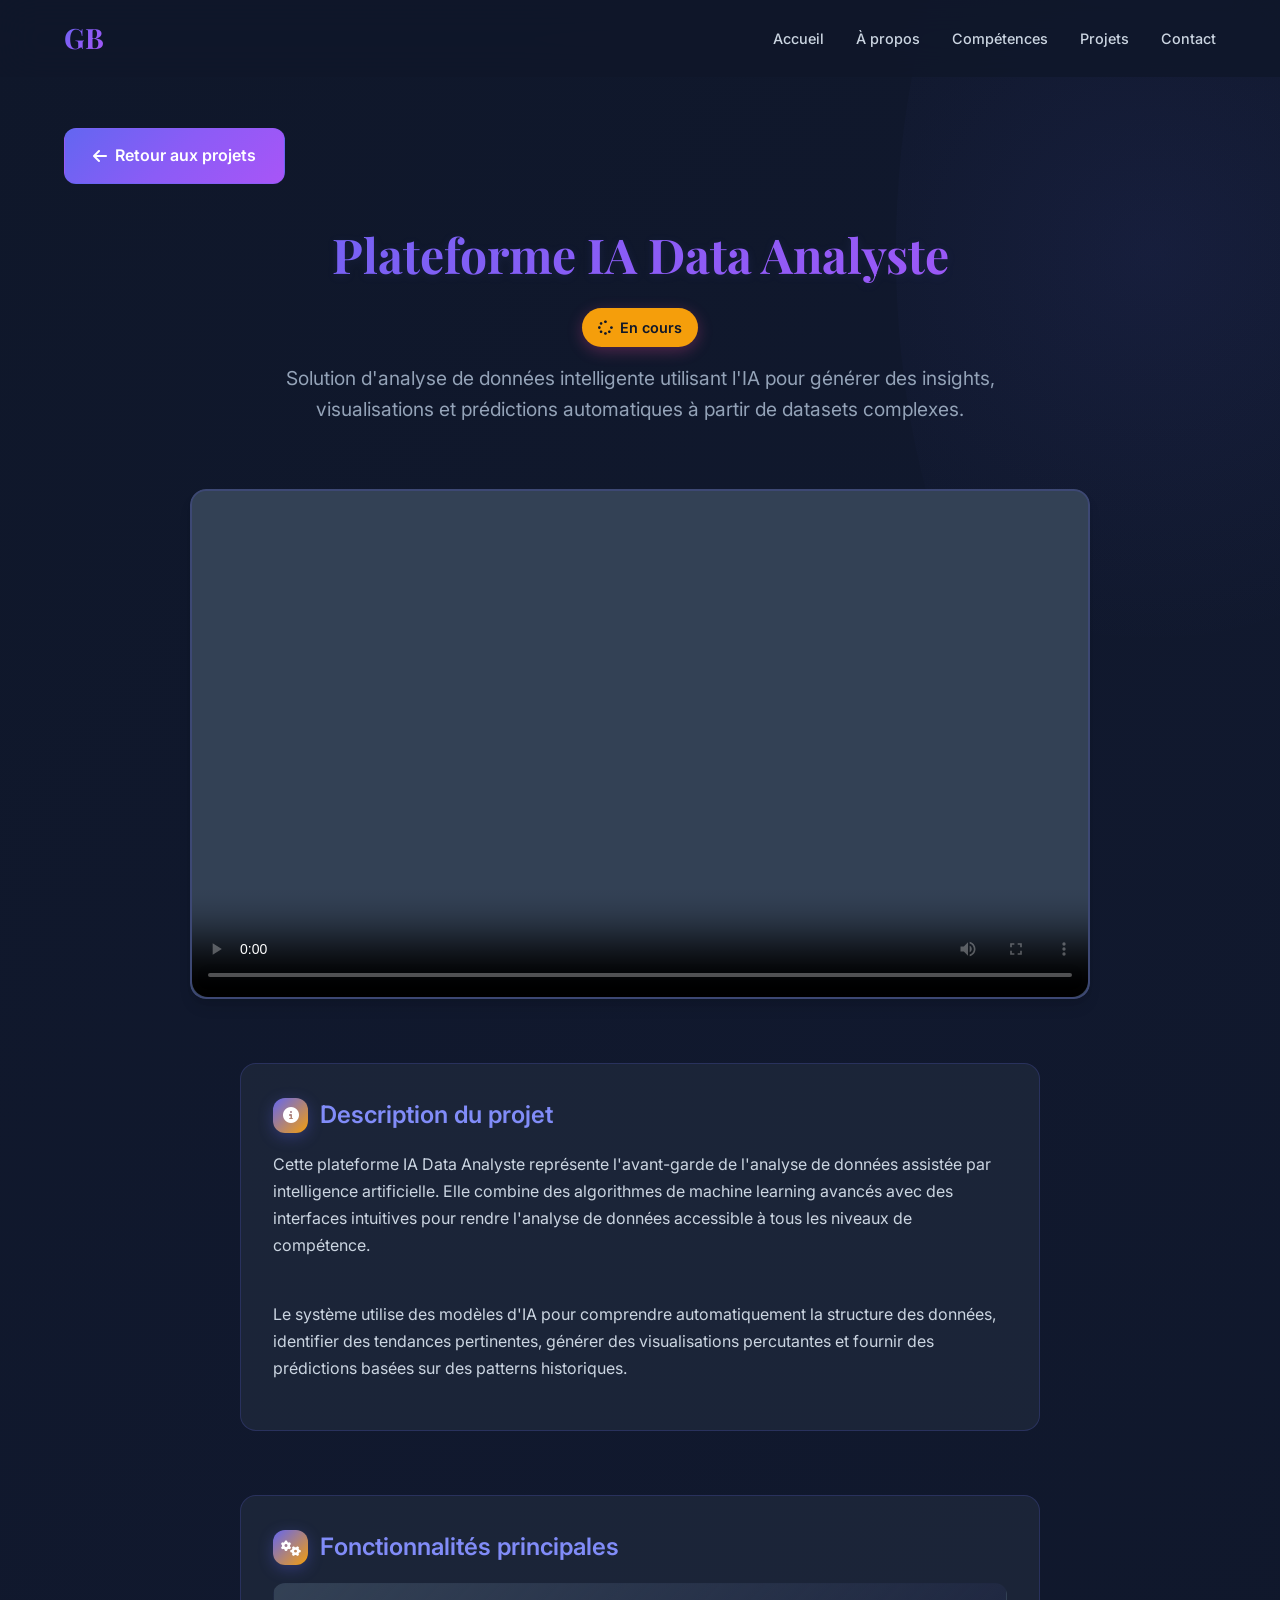
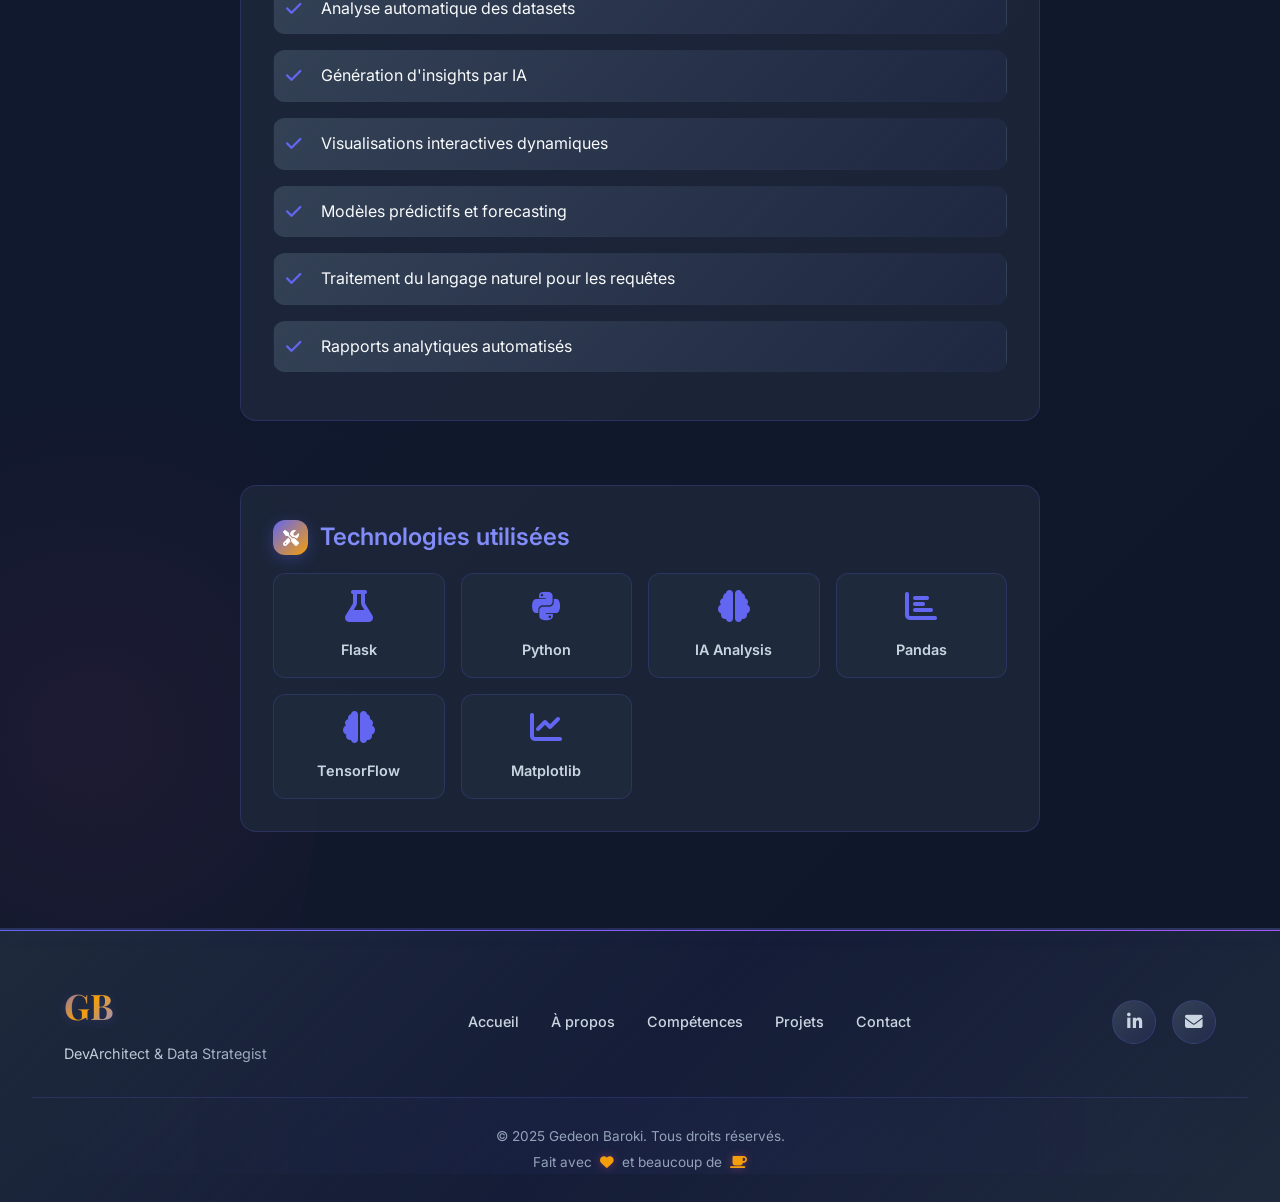
==== projet-data-analyst.html @ 79bfc58a "Portfolio website deployment" ====
<!DOCTYPE html>
<html lang="fr">
<head>
    <meta charset="UTF-8">
    <meta name="viewport" content="width=device-width, initial-scale=1.0">
    <meta name="description" content="Plateforme IA Data Analyste - Solution d'analyse de données intelligente par Gedeon Baroki">
    <meta name="keywords" content="Data Analyst, IA, intelligence artificielle, Flask, Python">
    <meta name="author" content="Gedeon Baroki">
    <title>Plateforme IA Data Analyste | Gedeon Baroki</title>
    
    <!-- Google Fonts -->
    <link rel="preconnect" href="https://fonts.googleapis.com">
    <link rel="preconnect" href="https://fonts.gstatic.com" crossorigin>
    <link href="https://fonts.googleapis.com/css2?family=Inter:wght@300;400;500;600;700;800&family=Playfair+Display:wght@400;500;600;700&display=swap" rel="stylesheet">
    
    <!-- Font Awesome -->
    <link rel="stylesheet" href="https://cdnjs.cloudflare.com/ajax/libs/font-awesome/6.4.0/css/all.min.css">
    
    <link rel="stylesheet" href="styles.css">
    
    <style>
        .project-detail {
            padding: 8rem 0 4rem;
        }
        
        .project-hero {
            text-align: center;
            margin-bottom: 4rem;
        }
        
        .project-hero h1 {
            font-family: var(--font-display);
            font-size: 3rem;
            font-weight: 700;
            margin-bottom: 1rem;
            background: var(--primary-gradient);
            -webkit-background-clip: text;
            -webkit-text-fill-color: transparent;
            background-clip: text;
        }
        
        .status-badge {
            display: inline-flex;
            align-items: center;
            gap: 0.5rem;
            background: var(--accent);
            color: var(--bg-primary);
            font-size: 0.9rem;
            font-weight: 600;
            padding: 0.5rem 1rem;
            border-radius: var(--radius-full);
            margin-bottom: 1rem;
        }
        
        .project-hero p {
            font-size: 1.2rem;
            color: var(--text-muted);
            max-width: 800px;
            margin: 0 auto 2rem;
        }
        
        .video-container {
            max-width: 900px;
            margin: 0 auto 4rem;
            border-radius: var(--radius-xl);
            overflow: hidden;
            box-shadow: var(--shadow-lg);
            background: var(--bg-secondary);
        }
        
        .video-wrapper {
            position: relative;
            padding-bottom: 56.25%;
            height: 0;
        }
        
        .video-wrapper video {
            position: absolute;
            top: 0;
            left: 0;
            width: 100%;
            height: 100%;
            object-fit: cover;
        }
        
        .project-info {
            max-width: 800px;
            margin: 0 auto;
        }
        
        .info-section {
            background: var(--bg-card);
            border: 1px solid var(--border-color);
            border-radius: var(--radius-xl);
            padding: 2rem;
            margin-bottom: 2rem;
        }
        
        .info-section h3 {
            font-size: 1.5rem;
            font-weight: 600;
            margin-bottom: 1rem;
            color: var(--primary-light);
        }
        
        .tech-grid {
            display: grid;
            grid-template-columns: repeat(auto-fit, minmax(150px, 1fr));
            gap: 1rem;
            margin-top: 1rem;
        }
        
        .tech-item {
            background: var(--bg-secondary);
            border: 1px solid var(--border-color);
            border-radius: var(--radius-lg);
            padding: 1rem;
            text-align: center;
            transition: var(--transition-normal);
        }
        
        .tech-item:hover {
            border-color: var(--primary);
            transform: translateY(-3px);
        }
        
        .tech-item i {
            font-size: 2rem;
            color: var(--primary);
            margin-bottom: 0.5rem;
        }
        
        .tech-item span {
            display: block;
            font-size: 0.9rem;
            color: var(--text-secondary);
        }
        
        .back-button {
            display: inline-flex;
            align-items: center;
            gap: 0.5rem;
            padding: 0.875rem 1.75rem;
            background: var(--primary-gradient);
            color: white;
            border-radius: var(--radius-lg);
            text-decoration: none;
            font-weight: 600;
            transition: var(--transition-normal);
            margin-bottom: 2rem;
        }
        
        .back-button:hover {
            transform: translateY(-2px);
            box-shadow: 0 6px 20px rgba(99, 102, 241, 0.5);
        }
        
        @media (max-width: 768px) {
            .project-detail {
                padding: 6rem 0 2rem;
            }
            
            .project-hero h1 {
                font-size: 2rem;
            }
            
            .info-section {
                padding: 1.5rem;
            }
        }
    </style>
</head>
<body>
    <!-- Navigation -->
    <nav class="navbar" id="navbar">
        <div class="nav-container">
            <a href="index.html" class="nav-logo">
                <span class="logo-text">GB</span>
            </a>
            <ul class="nav-menu" id="nav-menu">
                <li><a href="index.html#home" class="nav-link">Accueil</a></li>
                <li><a href="index.html#about" class="nav-link">À propos</a></li>
                <li><a href="index.html#skills" class="nav-link">Compétences</a></li>
                <li><a href="index.html#projects" class="nav-link">Projets</a></li>
                <li><a href="index.html#contact" class="nav-link">Contact</a></li>
            </ul>
            <div class="hamburger" id="hamburger">
                <span class="bar"></span>
                <span class="bar"></span>
                <span class="bar"></span>
            </div>
        </div>
    </nav>

    <!-- Project Detail Section -->
    <section class="project-detail">
        <div class="container">
            <a href="index.html#projects" class="back-button">
                <i class="fas fa-arrow-left"></i>
                Retour aux projets
            </a>
            
            <div class="project-hero">
                <h1>Plateforme IA Data Analyste</h1>
                <div class="status-badge">
                    <i class="fas fa-spinner"></i>
                    En cours
                </div>
                <p>
                    Solution d'analyse de données intelligente utilisant l'IA pour 
                    générer des insights, visualisations et prédictions automatiques 
                    à partir de datasets complexes.
                </p>
            </div>
            
            <div class="video-container">
                <div class="video-wrapper">
                    <video controls poster="images/data-analyst-poster.jpg">
                        <source src="video/AIDataAnalyste.mp4" type="video/mp4">
                        Votre navigateur ne supporte pas la lecture de vidéos.
                    </video>
                </div>
            </div>
            
            <div class="project-info">
                <div class="info-section">
                    <h3><i class="fas fa-info-circle"></i> Description du projet</h3>
                    <p>
                        Cette plateforme IA Data Analyste représente l'avant-garde de l'analyse 
                        de données assistée par intelligence artificielle. Elle combine des 
                        algorithmes de machine learning avancés avec des interfaces intuitives 
                        pour rendre l'analyse de données accessible à tous les niveaux de compétence.
                    </p>
                    <br>
                    <p>
                        Le système utilise des modèles d'IA pour comprendre automatiquement 
                        la structure des données, identifier des tendances pertinentes, 
                        générer des visualisations percutantes et fournir des prédictions 
                        basées sur des patterns historiques.
                    </p>
                </div>
                
                <div class="info-section">
                    <h3><i class="fas fa-cogs"></i> Fonctionnalités principales</h3>
                    <ul style="list-style: none; padding: 0;">
                        <li style="margin-bottom: 1rem;">
                            <i class="fas fa-check" style="color: var(--primary); margin-right: 0.5rem;"></i>
                            Analyse automatique des datasets
                        </li>
                        <li style="margin-bottom: 1rem;">
                            <i class="fas fa-check" style="color: var(--primary); margin-right: 0.5rem;"></i>
                            Génération d'insights par IA
                        </li>
                        <li style="margin-bottom: 1rem;">
                            <i class="fas fa-check" style="color: var(--primary); margin-right: 0.5rem;"></i>
                            Visualisations interactives dynamiques
                        </li>
                        <li style="margin-bottom: 1rem;">
                            <i class="fas fa-check" style="color: var(--primary); margin-right: 0.5rem;"></i>
                            Modèles prédictifs et forecasting
                        </li>
                        <li style="margin-bottom: 1rem;">
                            <i class="fas fa-check" style="color: var(--primary); margin-right: 0.5rem;"></i>
                            Traitement du langage naturel pour les requêtes
                        </li>
                        <li style="margin-bottom: 1rem;">
                            <i class="fas fa-check" style="color: var(--primary); margin-right: 0.5rem;"></i>
                            Rapports analytiques automatisés
                        </li>
                    </ul>
                </div>
                
                <div class="info-section">
                    <h3><i class="fas fa-tools"></i> Technologies utilisées</h3>
                    <div class="tech-grid">
                        <div class="tech-item">
                            <i class="fas fa-flask"></i>
                            <span>Flask</span>
                        </div>
                        <div class="tech-item">
                            <i class="fab fa-python"></i>
                            <span>Python</span>
                        </div>
                        <div class="tech-item">
                            <i class="fas fa-brain"></i>
                            <span>IA Analysis</span>
                        </div>
                        <div class="tech-item">
                            <i class="fas fa-chart-bar"></i>
                            <span>Pandas</span>
                        </div>
                        <div class="tech-item">
                            <i class="fas fa-brain"></i>
                            <span>TensorFlow</span>
                        </div>
                        <div class="tech-item">
                            <i class="fas fa-chart-line"></i>
                            <span>Matplotlib</span>
                        </div>
                    </div>
                </div>
            </div>
        </div>
    </section>

    <!-- Footer -->
    <footer class="footer">
        <div class="container">
            <div class="footer-content">
                <div class="footer-brand">
                    <span class="footer-logo">GB</span>
                    <p class="footer-tagline">DevArchitect & Data Strategist</p>
                </div>
                <div class="footer-links">
                    <a href="index.html#home">Accueil</a>
                    <a href="index.html#about">À propos</a>
                    <a href="index.html#skills">Compétences</a>
                    <a href="index.html#projects">Projets</a>
                    <a href="index.html#contact">Contact</a>
                </div>
                <div class="footer-socials">
                                        <a href="https://www.linkedin.com/in/gedeon-baroki-63a558345/" target="_blank" aria-label="LinkedIn">
                        <i class="fab fa-linkedin-in"></i>
                    </a>
                    <a href="mailto:gedbaroki@gmail.com" aria-label="Email">
                        <i class="fas fa-envelope"></i>
                    </a>
                </div>
            </div>
            <div class="footer-bottom">
                <p>&copy; 2025 Gedeon Baroki. Tous droits réservés.</p>
                <p class="footer-credit">Fait avec <i class="fas fa-heart"></i> et beaucoup de <i class="fas fa-coffee"></i></p>
            </div>
        </div>
    </footer>

    <script src="script.js"></script>
</body>
</html>
---- styles.css ----
/* ============================================
   PORTFOLIO GEDEON BAROKI - STYLES CSS
   Modern, Elegant & Professional Design
   ============================================ */

/* CSS Variables */
:root {
    /* Primary Colors */
    --primary: #6366f1;
    --primary-dark: #4f46e5;
    --primary-light: #818cf8;
    --primary-gradient: linear-gradient(135deg, #6366f1 0%, #8b5cf6 50%, #a855f7 100%);
    --gradient-2: linear-gradient(135deg, #667eea 0%, #764ba2 100%);
    --gradient-3: linear-gradient(135deg, #f093fb 0%, #f5576c 100%);
    --gradient-4: linear-gradient(135deg, #4facfe 0%, #00f2fe 100%);
    
    /* Secondary Colors */
    --secondary: #06b6d4;
    --secondary-dark: #0891b2;
    --secondary-light: #67e8f9;
    
    /* Accent Colors */
    --accent: #f59e0b;
    --accent-light: #fbbf24;
    --accent-2: #10b981;
    --accent-3: #ef4444;
    
    /* Neutral Colors */
    --bg-primary: #0f172a;
    --bg-secondary: #1e293b;
    --bg-tertiary: #334155;
    --bg-card: rgba(30, 41, 59, 0.8);
    --bg-glass: rgba(255, 255, 255, 0.05);
    
    /* Text Colors */
    --text-primary: #f8fafc;
    --text-secondary: #cbd5e1;
    --text-muted: #94a3b8;
    
    /* Border & Shadow */
    --border-color: rgba(99, 102, 241, 0.2);
    --shadow-sm: 0 1px 2px 0 rgba(0, 0, 0, 0.05);
    --shadow-md: 0 4px 6px -1px rgba(0, 0, 0, 0.1), 0 2px 4px -1px rgba(0, 0, 0, 0.06);
    --shadow-lg: 0 10px 15px -3px rgba(0, 0, 0, 0.1), 0 4px 6px -2px rgba(0, 0, 0, 0.05);
    --shadow-xl: 0 20px 25px -5px rgba(0, 0, 0, 0.1), 0 10px 10px -5px rgba(0, 0, 0, 0.04);
    --shadow-glow: 0 0 40px rgba(99, 102, 241, 0.3);
    --shadow-glow-2: 0 0 60px rgba(139, 92, 246, 0.4);
    --shadow-glow-accent: 0 0 50px rgba(245, 158, 11, 0.3);
    
    /* Typography */
    --font-primary: 'Inter', -apple-system, BlinkMacSystemFont, sans-serif;
    --font-display: 'Playfair Display', Georgia, serif;
    
    /* Spacing */
    --section-padding: 6rem;
    --container-max-width: 1200px;
    
    /* Transitions */
    --transition-fast: 0.2s ease;
    --transition-normal: 0.3s ease;
    --transition-slow: 0.5s ease;
    --transition-bounce: 0.6s cubic-bezier(0.68, -0.55, 0.265, 1.55);
    
    /* Border Radius */
    --radius-sm: 0.375rem;
    --radius-md: 0.5rem;
    --radius-lg: 0.75rem;
    --radius-xl: 1rem;
    --radius-2xl: 1.5rem;
    --radius-full: 9999px;
}

/* Reset & Base Styles */
*, *::before, *::after {
    margin: 0;
    padding: 0;
    box-sizing: border-box;
}

html {
    scroll-behavior: smooth;
    font-size: 16px;
}

body {
    font-family: var(--font-primary);
    background-color: var(--bg-primary);
    color: var(--text-primary);
    line-height: 1.6;
    overflow-x: hidden;
}

a {
    text-decoration: none;
    color: inherit;
    transition: var(--transition-normal);
}

ul {
    list-style: none;
}

img {
    max-width: 100%;
    height: auto;
    display: block;
}

/* Container */
.container {
    max-width: var(--container-max-width);
    margin: 0 auto;
    padding: 0 1.5rem;
}

/* ============================================
   NAVIGATION
   ============================================ */
.navbar {
    position: fixed;
    top: 0;
    left: 0;
    width: 100%;
    z-index: 1000;
    padding: 1rem 0;
    transition: var(--transition-normal);
    background: transparent;
}

.navbar.scrolled {
    background: rgba(15, 23, 42, 0.95);
    backdrop-filter: blur(10px);
    box-shadow: var(--shadow-md);
    padding: 0.75rem 0;
}

.nav-container {
    max-width: var(--container-max-width);
    margin: 0 auto;
    padding: 0 1.5rem;
    display: flex;
    justify-content: space-between;
    align-items: center;
}

.nav-logo {
    display: flex;
    align-items: center;
}

.logo-text {
    font-family: var(--font-display);
    font-size: 1.75rem;
    font-weight: 700;
    background: var(--primary-gradient);
    -webkit-background-clip: text;
    -webkit-text-fill-color: transparent;
    background-clip: text;
}

.nav-menu {
    display: flex;
    gap: 2rem;
}

.nav-link {
    font-size: 0.9rem;
    font-weight: 500;
    color: var(--text-secondary);
    position: relative;
    padding: 0.5rem 0;
}

.nav-link::after {
    content: '';
    position: absolute;
    bottom: 0;
    left: 0;
    width: 0;
    height: 2px;
    background: var(--primary-gradient);
    transition: var(--transition-normal);
}

.nav-link:hover,
.nav-link.active {
    color: var(--text-primary);
}

.nav-link:hover::after,
.nav-link.active::after {
    width: 100%;
}

/* Hamburger Menu */
.hamburger {
    display: none;
    flex-direction: column;
    gap: 5px;
    cursor: pointer;
    padding: 0.5rem;
}

.bar {
    width: 25px;
    height: 2px;
    background: var(--text-primary);
    transition: var(--transition-normal);
    border-radius: 2px;
}

.hamburger.active .bar:nth-child(1) {
    transform: rotate(45deg) translate(5px, 5px);
}

.hamburger.active .bar:nth-child(2) {
    opacity: 0;
}

.hamburger.active .bar:nth-child(3) {
    transform: rotate(-45deg) translate(5px, -5px);
}

/* ============================================
   HERO SECTION
   ============================================ */
.hero {
    min-height: 100vh;
    display: flex;
    align-items: center;
    position: relative;
    overflow: hidden;
    padding-top: 80px;
}

.hero-background {
    position: absolute;
    top: 0;
    left: 0;
    width: 100%;
    height: 100%;
    overflow: hidden;
    z-index: 0;
}

.gradient-orb {
    position: absolute;
    border-radius: 50%;
    filter: blur(80px);
    opacity: 0.5;
    animation: float 20s ease-in-out infinite;
}

.orb-1 {
    width: 500px;
    height: 500px;
    background: var(--primary);
    top: -10%;
    right: -10%;
    animation-delay: 0s;
}

.orb-2 {
    width: 400px;
    height: 400px;
    background: var(--secondary);
    bottom: -10%;
    left: -10%;
    animation-delay: -7s;
}

.orb-3 {
    width: 300px;
    height: 300px;
    background: var(--accent);
    top: 50%;
    left: 30%;
    animation-delay: -14s;
    opacity: 0.3;
}

@keyframes float {
    0%, 100% {
        transform: translate(0, 0) scale(1);
    }
    25% {
        transform: translate(30px, -30px) scale(1.05);
    }
    50% {
        transform: translate(-20px, 20px) scale(0.95);
    }
    75% {
        transform: translate(-30px, -20px) scale(1.02);
    }
}

.hero-container {
    position: relative;
    z-index: 1;
    width: 100%;
    max-width: var(--container-max-width);
    margin: 0 auto;
    padding: 0 1.5rem;
}

.hero-content {
    display: grid;
    grid-template-columns: 1fr 1fr;
    gap: 4rem;
    align-items: center;
}

.hero-greeting {
    font-size: 1.1rem;
    color: var(--primary-light);
    font-weight: 500;
    margin-bottom: 0.5rem;
    opacity: 0;
    animation: fadeInUp 0.6s ease forwards;
}

.hero-name {
    font-family: var(--font-display);
    font-size: 4rem;
    font-weight: 700;
    line-height: 1.1;
    margin-bottom: 1rem;
    opacity: 0;
    animation: fadeInUp 0.6s ease 0.2s forwards;
}

.hero-name .highlight {
    background: var(--primary-gradient);
    -webkit-background-clip: text;
    -webkit-text-fill-color: transparent;
    background-clip: text;
}

.hero-title {
    font-size: 1.5rem;
    font-weight: 600;
    color: var(--text-secondary);
    margin-bottom: 1.5rem;
    min-height: 2rem;
    opacity: 0;
    animation: fadeInUp 0.6s ease 0.4s forwards;
}

.typewriter {
    color: var(--secondary);
}

.cursor {
    color: var(--primary);
    animation: blink 1s step-end infinite;
}

@keyframes blink {
    50% {
        opacity: 0;
    }
}

.hero-description {
    font-size: 1.1rem;
    color: var(--text-muted);
    max-width: 500px;
    margin-bottom: 2rem;
    opacity: 0;
    animation: fadeInUp 0.6s ease 0.6s forwards;
}

.hero-buttons {
    display: flex;
    gap: 1rem;
    margin-bottom: 2rem;
    opacity: 0;
    animation: fadeInUp 0.6s ease 0.8s forwards;
}

.btn {
    display: inline-flex;
    align-items: center;
    gap: 0.5rem;
    padding: 0.875rem 1.75rem;
    font-size: 0.95rem;
    font-weight: 600;
    border-radius: var(--radius-lg);
    transition: var(--transition-normal);
    cursor: pointer;
    border: none;
}

.btn-primary {
    background: var(--primary-gradient);
    color: white;
    box-shadow: 0 4px 15px rgba(99, 102, 241, 0.4);
}

.btn-primary:hover {
    transform: translateY(-2px);
    box-shadow: 0 6px 20px rgba(99, 102, 241, 0.5);
}

.btn-secondary {
    background: transparent;
    color: var(--text-primary);
    border: 2px solid var(--border-color);
}

.btn-secondary:hover {
    border-color: var(--primary);
    background: rgba(99, 102, 241, 0.1);
}

.btn-full {
    width: 100%;
    justify-content: center;
}

.hero-socials {
    display: flex;
    gap: 1rem;
    opacity: 0;
    animation: fadeInUp 0.6s ease 1s forwards;
}

.social-link {
    width: 45px;
    height: 45px;
    display: flex;
    align-items: center;
    justify-content: center;
    border-radius: var(--radius-full);
    background: var(--bg-secondary);
    color: var(--text-secondary);
    font-size: 1.1rem;
    transition: var(--transition-normal);
    border: 1px solid var(--border-color);
}

.social-link:hover {
    background: var(--primary);
    color: white;
    border-color: var(--primary);
    transform: translateY(-3px);
}

/* Hero Image */
.hero-image {
    display: flex;
    justify-content: center;
    align-items: center;
    opacity: 0;
    animation: fadeIn 0.8s ease 0.5s forwards;
}

.image-container {
    position: relative;
    width: 350px;
    height: 350px;
}

.image-frame {
    width: 100%;
    height: 100%;
    border-radius: var(--radius-xl);
    overflow: hidden;
    position: relative;
    border: 3px solid transparent;
    background: var(--primary-gradient);
    padding: 3px;
}

.profile-img {
    width: 100%;
    height: 100%;
    object-fit: cover;
    border-radius: calc(var(--radius-xl) - 3px);
    transition: var(--transition-slow);
}

.image-frame:hover .profile-img {
    transform: scale(1.05);
}

.floating-card {
    position: absolute;
    background: var(--bg-card);
    backdrop-filter: blur(10px);
    padding: 0.75rem 1rem;
    border-radius: var(--radius-lg);
    display: flex;
    align-items: center;
    gap: 0.5rem;
    font-size: 0.85rem;
    font-weight: 500;
    color: var(--text-primary);
    border: 1px solid var(--border-color);
    box-shadow: var(--shadow-lg);
    animation: floatCard 3s ease-in-out infinite;
}

.floating-card i {
    color: var(--primary);
    font-size: 1rem;
}

.card-1 {
    top: 10%;
    right: -20px;
    animation-delay: 0s;
}

.card-2 {
    bottom: 20%;
    left: -30px;
    animation-delay: -1s;
}

.card-3 {
    bottom: 5%;
    right: 10%;
    animation-delay: -2s;
}

@keyframes floatCard {
    0%, 100% {
        transform: translateY(0);
    }
    50% {
        transform: translateY(-10px);
    }
}

/* Scroll Indicator */
.scroll-indicator {
    position: absolute;
    bottom: 2rem;
    left: 50%;
    transform: translateX(-50%);
    display: flex;
    flex-direction: column;
    align-items: center;
    gap: 0.5rem;
    color: var(--text-muted);
    font-size: 0.8rem;
    opacity: 0;
    animation: fadeIn 0.6s ease 1.2s forwards;
}

.mouse {
    width: 24px;
    height: 40px;
    border: 2px solid var(--text-muted);
    border-radius: 12px;
    position: relative;
}

.wheel {
    width: 4px;
    height: 8px;
    background: var(--primary);
    border-radius: 2px;
    position: absolute;
    top: 8px;
    left: 50%;
    transform: translateX(-50%);
    animation: scrollWheel 1.5s ease-in-out infinite;
}

@keyframes scrollWheel {
    0% {
        opacity: 1;
        transform: translateX(-50%) translateY(0);
    }
    100% {
        opacity: 0;
        transform: translateX(-50%) translateY(12px);
    }
}

@keyframes fadeInUp {
    from {
        opacity: 0;
        transform: translateY(20px);
    }
    to {
        opacity: 1;
        transform: translateY(0);
    }
}

@keyframes fadeIn {
    from {
        opacity: 0;
    }
    to {
        opacity: 1;
    }
}

/* ============================================
   SECTION STYLES
   ============================================ */
section {
    padding: var(--section-padding) 0;
    position: relative;
}

.section-header {
    text-align: center;
    margin-bottom: 4rem;
}

.section-tag {
    display: inline-block;
    font-size: 0.85rem;
    font-weight: 600;
    text-transform: uppercase;
    letter-spacing: 2px;
    color: var(--primary-light);
    margin-bottom: 0.75rem;
}

.section-title {
    font-family: var(--font-display);
    font-size: 2.75rem;
    font-weight: 700;
    margin-bottom: 1rem;
}

.section-line {
    width: 60px;
    height: 4px;
    background: var(--primary-gradient);
    margin: 0 auto;
    border-radius: 2px;
}

/* ============================================
   ABOUT SECTION
   ============================================ */
.about {
    background: var(--bg-secondary);
}

.about-content {
    display: grid;
    grid-template-columns: 1.2fr 0.8fr;
    gap: 4rem;
    align-items: start;
}

.about-quote {
    position: relative;
    margin-bottom: 2.5rem;
}

.quote-icon {
    font-size: 2.5rem;
    color: var(--primary);
    opacity: 0.3;
    margin-bottom: 1rem;
}

.poem-text {
    font-family: var(--font-display);
    font-size: 1.15rem;
    line-height: 1.8;
    color: var(--text-secondary);
    font-style: italic;
    margin-bottom: 1rem;
}

.about-info {
    display: flex;
    flex-direction: column;
    gap: 1rem;
    margin-bottom: 2.5rem;
}

.info-item {
    display: flex;
    align-items: center;
    gap: 0.75rem;
    color: var(--text-muted);
    font-size: 0.95rem;
}

.info-item i {
    color: var(--primary);
    width: 20px;
}

.about-stats {
    display: flex;
    gap: 2rem;
}

.stat-item {
    text-align: center;
}

.stat-number {
    font-family: var(--font-display);
    font-size: 2.5rem;
    font-weight: 700;
    background: var(--primary-gradient);
    -webkit-background-clip: text;
    -webkit-text-fill-color: transparent;
    background-clip: text;
}

.stat-label {
    display: block;
    font-size: 0.85rem;
    color: var(--text-muted);
    margin-top: 0.25rem;
}

/* Interests */
.interests-title,
.languages-title {
    font-size: 1.25rem;
    font-weight: 600;
    margin-bottom: 1.5rem;
    color: var(--text-primary);
}

.interests-grid {
    display: grid;
    grid-template-columns: repeat(3, 1fr);
    gap: 1rem;
    margin-bottom: 2.5rem;
}

.interest-card {
    background: var(--bg-card);
    border: 1px solid var(--border-color);
    border-radius: var(--radius-lg);
    padding: 1.25rem;
    text-align: center;
    transition: var(--transition-normal);
}

.interest-card:hover {
    transform: translateY(-5px);
    border-color: var(--primary);
    box-shadow: var(--shadow-glow);
}

.interest-icon {
    width: 50px;
    height: 50px;
    background: var(--primary-gradient);
    border-radius: var(--radius-full);
    display: flex;
    align-items: center;
    justify-content: center;
    margin: 0 auto 0.75rem;
}

.interest-icon i {
    font-size: 1.25rem;
    color: white;
}

.interest-card span {
    font-size: 0.85rem;
    color: var(--text-secondary);
}

/* Languages */
.language-items {
    display: flex;
    flex-direction: column;
    gap: 1rem;
}

.language-item {
    display: flex;
    align-items: center;
    gap: 1rem;
}

.lang-name {
    width: 80px;
    font-size: 0.9rem;
    color: var(--text-secondary);
}

.lang-level {
    flex: 1;
    height: 6px;
    background: var(--bg-tertiary);
    border-radius: 3px;
    overflow: hidden;
}

.lang-progress {
    height: 100%;
    background: var(--primary-gradient);
    border-radius: 3px;
    transition: width 1s ease;
}

.lang-status {
    width: 70px;
    text-align: right;
    font-size: 0.85rem;
    color: var(--text-muted);
}

/* ============================================
   SKILLS SECTION
   ============================================ */
.skills-content {
    display: flex;
    flex-direction: column;
    gap: 3rem;
}

.skill-category {
    background: var(--bg-card);
    border: 1px solid var(--border-color);
    border-radius: var(--radius-xl);
    padding: 2rem;
    transition: var(--transition-normal);
}

.skill-category:hover {
    border-color: var(--primary);
    box-shadow: var(--shadow-glow);
}

.category-header {
    display: flex;
    align-items: center;
    gap: 1rem;
    margin-bottom: 1.5rem;
}

.category-icon {
    width: 50px;
    height: 50px;
    background: var(--primary-gradient);
    border-radius: var(--radius-lg);
    display: flex;
    align-items: center;
    justify-content: center;
}

.category-icon i {
    font-size: 1.25rem;
    color: white;
}

.category-title {
    font-size: 1.25rem;
    font-weight: 600;
}

.skills-grid {
    display: flex;
    flex-wrap: wrap;
    gap: 1rem;
}

.skill-item {
    display: flex;
    align-items: center;
    gap: 0.75rem;
    background: var(--bg-secondary);
    border: 1px solid var(--border-color);
    border-radius: var(--radius-lg);
    padding: 0.75rem 1.25rem;
    transition: var(--transition-normal);
    cursor: default;
}

.skill-item:hover {
    background: var(--primary);
    border-color: var(--primary);
    transform: translateY(-3px);
}

.skill-icon {
    font-size: 1.25rem;
    color: var(--primary-light);
    transition: var(--transition-normal);
}

.skill-item:hover .skill-icon {
    color: white;
}

.skill-name {
    font-size: 0.9rem;
    font-weight: 500;
    color: var(--text-secondary);
    transition: var(--transition-normal);
}

.skill-item:hover .skill-name {
    color: white;
}

/* ============================================
   PROJECTS SECTION
   ============================================ */
.projects {
    background: var(--bg-secondary);
}

.projects-grid {
    display: grid;
    grid-template-columns: repeat(auto-fit, minmax(320px, 1fr));
    gap: 2rem;
}

.project-card {
    background: var(--bg-card);
    border: 1px solid var(--border-color);
    border-radius: var(--radius-xl);
    overflow: hidden;
    transition: var(--transition-normal);
}

.project-card:hover {
    transform: translateY(-10px);
    border-color: var(--primary);
    box-shadow: var(--shadow-glow);
}

.project-card.featured {
    grid-column: span 2;
}

.project-image {
    position: relative;
    height: 200px;
    background: var(--bg-tertiary);
    display: flex;
    align-items: center;
    justify-content: center;
    overflow: hidden;
}

.project-icon {
    font-size: 4rem;
    color: var(--primary);
    opacity: 0.5;
    transition: var(--transition-normal);
}

.project-card:hover .project-icon {
    opacity: 0.2;
    transform: scale(1.2);
}

.project-overlay {
    position: absolute;
    top: 0;
    left: 0;
    width: 100%;
    height: 100%;
    background: rgba(99, 102, 241, 0.9);
    display: flex;
    align-items: center;
    justify-content: center;
    opacity: 0;
    transition: var(--transition-normal);
}

.project-card:hover .project-overlay {
    opacity: 1;
}

.project-links {
    display: flex;
    gap: 1rem;
}

.project-link {
    width: 50px;
    height: 50px;
    background: white;
    border-radius: var(--radius-full);
    display: flex;
    align-items: center;
    justify-content: center;
    color: var(--primary);
    font-size: 1.25rem;
    transition: var(--transition-normal);
}

.project-link:hover {
    transform: scale(1.1);
    box-shadow: var(--shadow-lg);
}

.project-content {
    padding: 1.5rem;
}

.featured-badge {
    display: inline-flex;
    align-items: center;
    gap: 0.5rem;
    background: var(--accent);
    color: var(--bg-primary);
    font-size: 0.75rem;
    font-weight: 600;
    padding: 0.25rem 0.75rem;
    border-radius: var(--radius-full);
    margin-bottom: 0.75rem;
}

.project-title {
    font-size: 1.25rem;
    font-weight: 600;
    margin-bottom: 0.75rem;
}

.project-description {
    font-size: 0.9rem;
    color: var(--text-muted);
    line-height: 1.6;
    margin-bottom: 1rem;
}

.project-tech {
    display: flex;
    flex-wrap: wrap;
    gap: 0.5rem;
}

.tech-tag {
    font-size: 0.75rem;
    font-weight: 500;
    color: var(--primary-light);
    background: rgba(99, 102, 241, 0.1);
    padding: 0.25rem 0.75rem;
    border-radius: var(--radius-full);
    border: 1px solid var(--border-color);
}

/* ============================================
   PROJECT DETAIL STYLES
   ============================================ */
.project-detail {
    padding: var(--section-padding) 0;
    background: linear-gradient(135deg, var(--bg-primary) 0%, rgba(99, 102, 241, 0.02) 50%, var(--bg-primary) 100%);
    position: relative;
    overflow: hidden;
}

.project-detail::before {
    content: '';
    position: absolute;
    top: -10%;
    right: -10%;
    width: 40%;
    height: 40%;
    background: radial-gradient(circle, rgba(99, 102, 241, 0.08) 0%, transparent 70%);
    border-radius: 50%;
    animation: float 15s ease-in-out infinite;
}

.project-detail::after {
    content: '';
    position: absolute;
    bottom: -10%;
    left: -10%;
    width: 35%;
    height: 35%;
    background: radial-gradient(circle, rgba(236, 72, 153, 0.06) 0%, transparent 70%);
    border-radius: 50%;
    animation: float 20s ease-in-out infinite reverse;
}

.back-button {
    display: inline-flex;
    align-items: center;
    gap: 0.5rem;
    padding: 0.75rem 1.5rem;
    background: linear-gradient(135deg, var(--bg-tertiary) 0%, rgba(99, 102, 241, 0.1) 100%);
    border: 1px solid var(--border-color);
    border-radius: var(--radius-lg);
    color: var(--text-secondary);
    text-decoration: none;
    font-weight: 500;
    transition: var(--transition-normal);
    margin-bottom: 2rem;
    position: relative;
    overflow: hidden;
}

.back-button::before {
    content: '';
    position: absolute;
    top: 0;
    left: -100%;
    width: 100%;
    height: 100%;
    background: linear-gradient(90deg, transparent, rgba(99, 102, 241, 0.1), transparent);
    transition: var(--transition-normal);
}

.back-button:hover {
    color: var(--primary);
    border-color: var(--primary);
    transform: translateX(-5px);
    box-shadow: 0 4px 15px rgba(99, 102, 241, 0.2);
}

.back-button:hover::before {
    left: 100%;
}

.project-hero {
    text-align: center;
    margin-bottom: 3rem;
    position: relative;
    z-index: 1;
}

.status-badge {
    display: inline-flex;
    align-items: center;
    gap: 0.5rem;
    background: linear-gradient(135deg, var(--accent) 0%, var(--primary) 100%);
    color: var(--bg-primary);
    font-size: 0.75rem;
    font-weight: 600;
    padding: 0.5rem 1rem;
    border-radius: 9999px;
    margin-bottom: 1.5rem;
    box-shadow: 0 4px 15px rgba(236, 72, 153, 0.3);
    animation: pulse 2s ease-in-out infinite;
}

.project-hero h1 {
    font-size: 2.5rem;
    font-weight: 700;
    background: linear-gradient(135deg, var(--text-primary) 0%, var(--primary) 50%, var(--accent) 100%);
    -webkit-background-clip: text;
    -webkit-text-fill-color: transparent;
    background-clip: text;
    margin-bottom: 1rem;
    filter: drop-shadow(0 2px 4px rgba(99, 102, 241, 0.1));
}

.project-hero p {
    font-size: 1.1rem;
    color: var(--text-secondary);
    max-width: 600px;
    margin: 0 auto;
    line-height: 1.6;
}

.video-container {
    margin-bottom: 3rem;
    position: relative;
    z-index: 1;
}

.video-wrapper {
    position: relative;
    border-radius: var(--radius-xl);
    overflow: hidden;
    box-shadow: 0 20px 40px rgba(0, 0, 0, 0.2);
    background: var(--bg-tertiary);
    border: 2px solid var(--border-color);
}

.video-wrapper::before {
    content: '';
    position: absolute;
    top: 0;
    left: 0;
    right: 0;
    bottom: 0;
    background: linear-gradient(135deg, rgba(99, 102, 241, 0.1) 0%, rgba(236, 72, 153, 0.05) 100%);
    pointer-events: none;
    opacity: 0;
    transition: var(--transition-normal);
}

.video-wrapper:hover::before {
    opacity: 1;
}

.video-wrapper video {
    width: 100%;
    height: auto;
    display: block;
    border-radius: var(--radius-xl);
}

.project-info {
    display: grid;
    gap: 2rem;
    position: relative;
    z-index: 1;
}

.info-section {
    background: linear-gradient(135deg, var(--bg-card) 0%, rgba(99, 102, 241, 0.02) 100%);
    border: 1px solid var(--border-color);
    border-radius: var(--radius-xl);
    padding: 2rem;
    position: relative;
    overflow: hidden;
    transition: var(--transition-normal);
}

.info-section::before {
    content: '';
    position: absolute;
    top: 0;
    left: 0;
    right: 0;
    height: 3px;
    background: linear-gradient(90deg, var(--primary) 0%, var(--accent) 100%);
    opacity: 0;
    transition: var(--transition-normal);
}

.info-section:hover {
    transform: translateY(-5px);
    box-shadow: 0 15px 35px rgba(99, 102, 241, 0.15);
    border-color: rgba(99, 102, 241, 0.3);
}

.info-section:hover::before {
    opacity: 1;
}

.info-section h3 {
    display: flex;
    align-items: center;
    gap: 0.75rem;
    font-size: 1.3rem;
    font-weight: 600;
    color: var(--text-primary);
    margin-bottom: 1.5rem;
    position: relative;
}

.info-section h3 i {
    width: 35px;
    height: 35px;
    background: linear-gradient(135deg, var(--primary) 0%, var(--accent) 100%);
    color: white;
    border-radius: var(--radius-lg);
    display: flex;
    align-items: center;
    justify-content: center;
    font-size: 1rem;
    box-shadow: 0 4px 15px rgba(99, 102, 241, 0.3);
}

.info-section p {
    color: var(--text-secondary);
    line-height: 1.7;
    margin-bottom: 1rem;
}

.info-section ul {
    list-style: none;
    padding: 0;
}

.info-section li {
    display: flex;
    align-items: center;
    gap: 0.75rem;
    padding: 0.75rem;
    margin-bottom: 0.75rem;
    background: linear-gradient(135deg, var(--bg-tertiary) 0%, rgba(99, 102, 241, 0.05) 100%);
    border-radius: var(--radius-lg);
    border: 1px solid transparent;
    transition: var(--transition-normal);
}

.info-section li:hover {
    background: linear-gradient(135deg, var(--bg-tertiary) 0%, rgba(99, 102, 241, 0.1) 100%);
    border-color: rgba(99, 102, 241, 0.2);
    transform: translateX(5px);
}

.info-section li i {
    color: var(--primary);
    font-size: 1.1rem;
    flex-shrink: 0;
}

.tech-grid {
    display: grid;
    grid-template-columns: repeat(auto-fit, minmax(140px, 1fr));
    gap: 1rem;
}

.tech-item {
    display: flex;
    flex-direction: column;
    align-items: center;
    gap: 0.5rem;
    padding: 1.25rem;
    background: linear-gradient(135deg, var(--bg-tertiary) 0%, rgba(99, 102, 241, 0.05) 100%);
    border: 1px solid var(--border-color);
    border-radius: var(--radius-lg);
    transition: var(--transition-normal);
    position: relative;
    overflow: hidden;
}

.tech-item::before {
    content: '';
    position: absolute;
    top: 0;
    left: 0;
    right: 0;
    bottom: 0;
    background: linear-gradient(135deg, var(--primary) 0%, var(--accent) 100%);
    opacity: 0;
    transition: var(--transition-normal);
}

.tech-item:hover {
    transform: translateY(-5px) scale(1.05);
    box-shadow: 0 10px 25px rgba(99, 102, 241, 0.25);
    border-color: var(--primary);
}

.tech-item:hover::before {
    opacity: 0.1;
}

.tech-item:hover i,
.tech-item:hover span {
    color: var(--primary);
    transform: scale(1.1);
}

.tech-item i {
    font-size: 2rem;
    color: var(--text-secondary);
    transition: var(--transition-normal);
    position: relative;
    z-index: 1;
}

.tech-item span {
    font-size: 0.9rem;
    font-weight: 600;
    color: var(--text-secondary);
    transition: var(--transition-normal);
    position: relative;
    z-index: 1;
}

/* Responsive pour les projets */
@media (max-width: 768px) {
    .project-hero h1 {
        font-size: 2rem;
    }
    
    .info-section {
        padding: 1.5rem;
    }
    
    .tech-grid {
        grid-template-columns: repeat(auto-fit, minmax(120px, 1fr));
        gap: 0.75rem;
    }
    
    .tech-item {
        padding: 1rem;
    }
    
    .tech-item i {
        font-size: 1.5rem;
    }
}

/* ============================================
   EXPERIENCE SECTION
   ============================================ */
.timeline {
    position: relative;
    max-width: 800px;
    margin: 0 auto;
}

.timeline::before {
    content: '';
    position: absolute;
    left: 30px;
    top: 0;
    bottom: 0;
    width: 2px;
    background: var(--primary-gradient);
}

.timeline-item {
    position: relative;
    padding-left: 80px;
    padding-bottom: 3rem;
}

.timeline-item:last-child {
    padding-bottom: 0;
}

.timeline-marker {
    position: absolute;
    left: 10px;
    top: 0;
    width: 40px;
    height: 40px;
    background: var(--primary-gradient);
    border-radius: var(--radius-full);
    display: flex;
    align-items: center;
    justify-content: center;
    color: white;
    font-size: 1rem;
    box-shadow: var(--shadow-glow);
}

.timeline-content {
    background: var(--bg-card);
    border: 1px solid var(--border-color);
    border-radius: var(--radius-xl);
    padding: 1.5rem;
    transition: var(--transition-normal);
}

.timeline-content:hover {
    border-color: var(--primary);
    transform: translateX(5px);
}

.timeline-date {
    display: flex;
    align-items: center;
    gap: 0.5rem;
    font-size: 0.85rem;
    color: var(--primary-light);
    font-weight: 500;
    margin-bottom: 0.5rem;
}

.timeline-title {
    font-size: 1.25rem;
    font-weight: 600;
    margin-bottom: 0.25rem;
}

.timeline-company {
    font-size: 1rem;
    color: var(--text-secondary);
    font-weight: 500;
    margin-bottom: 0.75rem;
}

.timeline-description {
    font-size: 0.9rem;
    color: var(--text-muted);
    line-height: 1.6;
    margin-bottom: 1rem;
}

.timeline-tags {
    display: flex;
    flex-wrap: wrap;
    gap: 0.5rem;
}

.timeline-tags span {
    font-size: 0.75rem;
    color: var(--text-muted);
    background: var(--bg-tertiary);
    padding: 0.25rem 0.75rem;
    border-radius: var(--radius-full);
}

/* ============================================
   EDUCATION SECTION
   ============================================ */
.education {
    background: var(--bg-secondary);
}

.education-grid {
    display: grid;
    grid-template-columns: repeat(auto-fit, minmax(350px, 1fr));
    gap: 2rem;
}

.education-card {
    background: var(--bg-card);
    border: 1px solid var(--border-color);
    border-radius: var(--radius-xl);
    padding: 2rem;
    position: relative;
    transition: var(--transition-normal);
}

.education-card:hover {
    border-color: var(--primary);
    box-shadow: var(--shadow-glow);
    transform: translateY(-5px);
}

.education-card.current {
    border-color: var(--primary);
    background: linear-gradient(135deg, rgba(99, 102, 241, 0.1) 0%, rgba(139, 92, 246, 0.05) 100%);
}

.education-icon {
    width: 60px;
    height: 60px;
    background: var(--primary-gradient);
    border-radius: var(--radius-lg);
    display: flex;
    align-items: center;
    justify-content: center;
    margin-bottom: 1.5rem;
}

.education-icon i {
    font-size: 1.5rem;
    color: white;
}

.education-status {
    display: inline-block;
    font-size: 0.75rem;
    font-weight: 600;
    text-transform: uppercase;
    letter-spacing: 1px;
    color: var(--primary-light);
    background: rgba(99, 102, 241, 0.1);
    padding: 0.25rem 0.75rem;
    border-radius: var(--radius-full);
    margin-bottom: 1rem;
}

.education-status.completed {
    color: var(--secondary);
    background: rgba(6, 182, 212, 0.1);
}

.education-title {
    font-size: 1.25rem;
    font-weight: 600;
    margin-bottom: 0.5rem;
    line-height: 1.4;
}

.education-school {
    font-size: 1rem;
    color: var(--text-secondary);
    font-weight: 500;
    margin-bottom: 0.75rem;
}

.education-date {
    display: flex;
    align-items: center;
    gap: 0.5rem;
    font-size: 0.9rem;
    color: var(--text-muted);
    margin-bottom: 1rem;
}

.education-description {
    font-size: 0.9rem;
    color: var(--text-muted);
    line-height: 1.6;
    margin-bottom: 1rem;
}

.education-modules {
    display: flex;
    flex-wrap: wrap;
    gap: 0.5rem;
}

.module-tag {
    font-size: 0.75rem;
    color: var(--text-muted);
    background: var(--bg-tertiary);
    padding: 0.25rem 0.75rem;
    border-radius: var(--radius-full);
}

/* ============================================
   CONTACT SECTION
   ============================================ */
.contact {
    background: var(--bg-secondary);
    position: relative;
    overflow: hidden;
}

.contact::before {
    content: '';
    position: absolute;
    top: 0;
    left: 0;
    right: 0;
    bottom: 0;
    background: radial-gradient(circle at 20% 50%, rgba(99, 102, 241, 0.1) 0%, transparent 50%),
                radial-gradient(circle at 80% 50%, rgba(236, 72, 153, 0.1) 0%, transparent 50%);
    pointer-events: none;
}

.contact-content {
    max-width: 800px;
    margin: 0 auto;
}

.contact-info {
    background: var(--bg-card);
    border: 1px solid var(--border-color);
    border-radius: var(--radius-xl);
    padding: 3rem;
    box-shadow: var(--shadow-lg);
    position: relative;
    z-index: 1;
}

.contact-header {
    display: flex;
    align-items: center;
    gap: 1.5rem;
    margin-bottom: 2.5rem;
    text-align: left;
}

.contact-avatar {
    width: 80px;
    height: 80px;
    background: var(--primary-gradient);
    border-radius: var(--radius-full);
    display: flex;
    align-items: center;
    justify-content: center;
    color: white;
    font-size: 2rem;
    flex-shrink: 0;
    box-shadow: 0 8px 25px rgba(99, 102, 241, 0.3);
}

.contact-intro {
    flex: 1;
}

.contact-subtitle {
    font-size: 1.5rem;
    font-weight: 600;
    color: var(--text-primary);
    margin-bottom: 0.5rem;
}

.contact-text {
    color: var(--text-secondary);
    line-height: 1.6;
}

.contact-details {
    display: grid;
    gap: 1.5rem;
    margin-bottom: 2.5rem;
}

.contact-item {
    display: flex;
    align-items: center;
    gap: 1rem;
    padding: 1.25rem;
    background: var(--bg-tertiary);
    border-radius: var(--radius-lg);
    border: 1px solid var(--border-color);
    transition: var(--transition-normal);
}

.contact-item:hover {
    border-color: var(--primary);
    transform: translateY(-2px);
    box-shadow: 0 4px 15px rgba(99, 102, 241, 0.2);
}

.contact-icon {
    width: 48px;
    height: 48px;
    background: var(--primary);
    color: white;
    border-radius: var(--radius-lg);
    display: flex;
    align-items: center;
    justify-content: center;
    font-size: 1.25rem;
    flex-shrink: 0;
}

.contact-detail {
    flex: 1;
}

.detail-label {
    display: block;
    font-size: 0.875rem;
    color: var(--text-muted);
    margin-bottom: 0.25rem;
}

.detail-value {
    font-size: 1.1rem;
    font-weight: 600;
    color: var(--text-primary);
    text-decoration: none;
    transition: var(--transition-normal);
}

.detail-value:hover {
    color: var(--primary);
}

.contact-socials {
    text-align: center;
}

.social-title {
    font-size: 1.1rem;
    font-weight: 600;
    color: var(--text-primary);
    margin-bottom: 1rem;
}

.social-links {
    display: flex;
    gap: 1rem;
    justify-content: center;
    flex-wrap: wrap;
}

.social-btn {
    display: flex;
    align-items: center;
    gap: 0.5rem;
    padding: 0.75rem 1.25rem;
    background: var(--bg-tertiary);
    border: 1px solid var(--border-color);
    border-radius: var(--radius-lg);
    color: var(--text-secondary);
    text-decoration: none;
    font-weight: 500;
    transition: var(--transition-normal);
    min-width: 120px;
    justify-content: center;
}

.social-btn:hover {
    background: var(--primary);
    color: white;
    border-color: var(--primary);
    transform: translateY(-2px);
    box-shadow: 0 4px 15px rgba(99, 102, 241, 0.3);
}

.social-btn i {
    font-size: 1.1rem;
}

.social-btn span {
    font-size: 0.9rem;
}

@media (max-width: 768px) {
    .contact-info {
        padding: 2rem;
    }
    
    .contact-header {
        flex-direction: column;
        text-align: center;
        gap: 1rem;
    }
    
    .contact-avatar {
        width: 60px;
        height: 60px;
        font-size: 1.5rem;
    }
    
    .contact-item {
        padding: 1rem;
    }
    
    .contact-icon {
        width: 40px;
        height: 40px;
        font-size: 1rem;
    }
    
    .social-links {
        flex-direction: column;
        align-items: center;
    }
    
    .social-btn {
        width: 100%;
        max-width: 200px;
    }
}

.contact-form-container {
    background: var(--bg-card);
    border: 1px solid var(--border-color);
    border-radius: var(--radius-xl);
    padding: 2rem;
}

.contact-form {
    display: flex;
    flex-direction: column;
    gap: 1.5rem;
}

.form-group {
    position: relative;
}

.form-group label {
    display: block;
    font-size: 0.9rem;
    font-weight: 500;
    margin-bottom: 0.5rem;
    color: var(--text-secondary);
}

.form-group input,
.form-group textarea {
    width: 100%;
    background: var(--bg-secondary);
    border: 1px solid var(--border-color);
    border-radius: var(--radius-lg);
    padding: 0.875rem 1rem;
    padding-left: 2.5rem;
    color: var(--text-primary);
    font-size: 0.95rem;
    transition: var(--transition-normal);
}

.form-group input:focus,
.form-group textarea:focus {
    outline: none;
    border-color: var(--primary);
    box-shadow: 0 0 0 3px rgba(99, 102, 241, 0.1);
}

.form-group input::placeholder,
.form-group textarea::placeholder {
    color: var(--text-muted);
}

.form-group i {
    position: absolute;
    left: 1rem;
    bottom: 1rem;
    color: var(--text-muted);
    font-size: 1rem;
}

.form-group textarea ~ i {
    bottom: auto;
    top: 2.75rem;
}

/* ============================================
   FOOTER
   ============================================ */
.footer {
    background: linear-gradient(135deg, var(--bg-secondary) 0%, rgba(99, 102, 241, 0.05) 50%, var(--bg-secondary) 100%);
    padding: 3rem 0 1.5rem;
    border-top: 2px solid var(--border-color);
    position: relative;
    overflow: hidden;
}

.footer::before {
    content: '';
    position: absolute;
    top: 0;
    left: 0;
    right: 0;
    height: 2px;
    background: linear-gradient(90deg, 
        transparent 0%, 
        var(--accent) 20%, 
        var(--primary) 50%, 
        var(--accent) 80%, 
        transparent 100%);
    animation: shimmer 3s ease-in-out infinite;
    box-shadow: 0 0 20px rgba(99, 102, 241, 0.3);
}

.footer::after {
    content: '';
    position: absolute;
    top: -50%;
    left: -50%;
    width: 200%;
    height: 200%;
    background: radial-gradient(circle, rgba(99, 102, 241, 0.02) 0%, transparent 70%);
    pointer-events: none;
    animation: float 20s ease-in-out infinite;
}

.footer-content {
    display: flex;
    justify-content: space-between;
    align-items: center;
    margin-bottom: 2rem;
    position: relative;
    z-index: 1;
}

.footer-brand {
    display: flex;
    flex-direction: column;
    align-items: flex-start;
}

.footer-logo {
    font-family: var(--font-display);
    font-size: 2.2rem;
    font-weight: 700;
    background: linear-gradient(135deg, var(--primary) 0%, var(--accent) 50%, var(--primary-light) 100%);
    -webkit-background-clip: text;
    -webkit-text-fill-color: transparent;
    background-clip: text;
    margin-bottom: 0.5rem;
    display: inline-block;
    transition: var(--transition-normal);
    filter: drop-shadow(0 2px 4px rgba(99, 102, 241, 0.2));
}

.footer-logo:hover {
    transform: scale(1.05);
    filter: drop-shadow(0 4px 8px rgba(99, 102, 241, 0.4));
}

.footer-tagline {
    font-size: 0.9rem;
    color: var(--text-muted);
    margin: 0;
    background: linear-gradient(135deg, var(--text-secondary) 0%, var(--text-muted) 100%);
    -webkit-background-clip: text;
    -webkit-text-fill-color: transparent;
    background-clip: text;
}

.footer-links {
    display: flex;
    gap: 2rem;
}

.footer-links a {
    font-size: 0.9rem;
    color: var(--text-secondary);
    text-decoration: none;
    transition: var(--transition-normal);
    position: relative;
    padding: 0.25rem 0;
    font-weight: 500;
}

.footer-links a::before {
    content: '';
    position: absolute;
    bottom: 0;
    left: 0;
    width: 0;
    height: 2px;
    background: linear-gradient(90deg, var(--primary) 0%, var(--accent) 100%);
    transition: var(--transition-normal);
    border-radius: 1px;
}

.footer-links a:hover {
    color: var(--primary);
    transform: translateY(-1px);
}

.footer-links a:hover::before {
    width: 100%;
}

.footer-socials {
    display: flex;
    gap: 1rem;
}

.footer-socials a {
    width: 44px;
    height: 44px;
    background: linear-gradient(135deg, var(--bg-tertiary) 0%, rgba(99, 102, 241, 0.1) 100%);
    border: 1px solid var(--border-color);
    border-radius: var(--radius-full);
    display: flex;
    align-items: center;
    justify-content: center;
    color: var(--text-secondary);
    text-decoration: none;
    transition: var(--transition-normal);
    font-size: 1.1rem;
    position: relative;
    overflow: hidden;
}

.footer-socials a::before {
    content: '';
    position: absolute;
    top: 0;
    left: 0;
    right: 0;
    bottom: 0;
    background: linear-gradient(135deg, var(--primary) 0%, var(--accent) 100%);
    opacity: 0;
    transition: var(--transition-normal);
}

.footer-socials a:hover {
    color: white;
    border-color: var(--primary);
    transform: translateY(-3px) scale(1.1);
    box-shadow: 0 8px 25px rgba(99, 102, 241, 0.4);
}

.footer-socials a:hover::before {
    opacity: 1;
}

.footer-socials a i {
    position: relative;
    z-index: 1;
}

.footer-bottom {
    text-align: center;
    padding-top: 1.5rem;
    border-top: 1px solid rgba(99, 102, 241, 0.2);
    position: relative;
    z-index: 1;
    background: linear-gradient(90deg, 
        transparent 0%, 
        rgba(99, 102, 241, 0.05) 50%, 
        transparent 100%);
    margin: 0 -2rem;
    padding-left: 2rem;
    padding-right: 2rem;
}

.footer-bottom p {
    font-size: 0.85rem;
    color: var(--text-muted);
    margin: 0.25rem 0;
}

.footer-credit {
    display: flex;
    align-items: center;
    justify-content: center;
    gap: 0.5rem;
}

.footer-credit i {
    color: var(--accent);
    animation: pulse 2s ease-in-out infinite;
    filter: drop-shadow(0 0 4px rgba(236, 72, 153, 0.4));
}

/* Animations supplémentaires */
@keyframes float {
    0%, 100% {
        transform: translate(0, 0) rotate(0deg);
    }
    33% {
        transform: translate(30px, -30px) rotate(120deg);
    }
    66% {
        transform: translate(-20px, 20px) rotate(240deg);
    }
}

/* Footer responsive */
@media (max-width: 768px) {
    .footer {
        padding: 2.5rem 0 1.5rem;
    }
    
    .footer-content {
        flex-direction: column;
        gap: 1.5rem;
        text-align: center;
    }
    
    .footer-brand {
        align-items: center;
    }
    
    .footer-logo {
        font-size: 2rem;
    }
    
    .footer-links {
        flex-wrap: wrap;
        justify-content: center;
        gap: 1rem;
    }
    
    .footer-socials {
        justify-content: center;
    }
    
    .footer-bottom {
        margin: 0 -1rem;
        padding-left: 1rem;
        padding-right: 1rem;
    }
}

/* ============================================
   BACK TO TOP BUTTON
   ============================================ */
.back-to-top {
    position: fixed;
    bottom: 2rem;
    right: 2rem;
    width: 50px;
    height: 50px;
    background: var(--primary-gradient);
    border: none;
    border-radius: var(--radius-full);
    display: flex;
    align-items: center;
    justify-content: center;
    color: white;
    font-size: 1.25rem;
    cursor: pointer;
    opacity: 0;
    visibility: hidden;
    transform: translateY(20px);
    transition: var(--transition-normal);
    z-index: 999;
    box-shadow: var(--shadow-glow);
}

.back-to-top.visible {
    opacity: 1;
    visibility: visible;
    transform: translateY(0);
}

.back-to-top:hover {
    transform: translateY(-5px);
    box-shadow: 0 8px 25px rgba(99, 102, 241, 0.5);
}

/* ============================================
   RESPONSIVE DESIGN
   ============================================ */
@media (max-width: 1024px) {
    :root {
        --section-padding: 4rem;
    }
    
    .hero-content {
        grid-template-columns: 1fr;
        text-align: center;
        gap: 3rem;
    }
    
    .hero-description {
        margin-left: auto;
        margin-right: auto;
    }
    
    .hero-buttons {
        justify-content: center;
    }
    
    .hero-socials {
        justify-content: center;
    }
    
    .hero-image {
        order: -1;
    }
    
    .image-container {
        width: 280px;
        height: 280px;
    }
    
    .floating-card {
        display: none;
    }
    
    .about-content {
        grid-template-columns: 1fr;
        gap: 3rem;
    }
    
    .about-stats {
        justify-content: center;
    }
    
    .contact-content {
        grid-template-columns: 1fr;
        gap: 3rem;
    }
    
    .project-card.featured {
        grid-column: span 1;
    }
}

@media (max-width: 768px) {
    .nav-menu {
        position: fixed;
        top: 70px;
        left: 0;
        width: 100%;
        background: rgba(15, 23, 42, 0.98);
        backdrop-filter: blur(10px);
        flex-direction: column;
        padding: 2rem;
        gap: 1rem;
        transform: translateX(-100%);
        transition: var(--transition-normal);
        border-bottom: 1px solid var(--border-color);
    }
    
    .nav-menu.active {
        transform: translateX(0);
    }
    
    .hamburger {
        display: flex;
    }
    
    .hero-name {
        font-size: 2.75rem;
    }
    
    .hero-title {
        font-size: 1.25rem;
    }
    
    .section-title {
        font-size: 2rem;
    }
    
    .interests-grid {
        grid-template-columns: 1fr;
    }
    
    .timeline::before {
        left: 15px;
    }
    
    .timeline-item {
        padding-left: 50px;
    }
    
    .timeline-marker {
        left: 0;
        width: 30px;
        height: 30px;
        font-size: 0.8rem;
    }
    
    .footer-content {
        flex-direction: column;
        gap: 1.5rem;
        text-align: center;
    }
    
    .footer-links {
        flex-wrap: wrap;
        justify-content: center;
    }
}

@media (max-width: 480px) {
    .hero-name {
        font-size: 2.25rem;
    }
    
    .hero-buttons {
        flex-direction: column;
    }
    
    .btn {
        width: 100%;
        justify-content: center;
    }
    
    .image-container {
        width: 220px;
        height: 220px;
    }
    
    .about-stats {
        flex-direction: column;
        gap: 1.5rem;
    }
    
    .skills-grid {
        justify-content: center;
    }
    
    .skill-item {
        padding: 0.625rem 1rem;
    }
    
    .education-grid {
        grid-template-columns: 1fr;
    }
    
    .contact-form-container {
        padding: 1.5rem;
    }
}

/* ============================================
   ANIMATIONS & EFFECTS
   ============================================ */
@keyframes pulse {
    0%, 100% {
        transform: scale(1);
    }
    50% {
        transform: scale(1.05);
    }
}

@keyframes shimmer {
    0% {
        background-position: -200% 0;
    }
    100% {
        background-position: 200% 0;
    }
}

/* Scroll Reveal Animation */
.reveal {
    opacity: 0;
    transform: translateY(30px);
    transition: all 0.6s ease;
}

.reveal.active {
    opacity: 1;
    transform: translateY(0);
}

/* Custom Scrollbar */
::-webkit-scrollbar {
    width: 8px;
}

::-webkit-scrollbar-track {
    background: var(--bg-primary);
}

::-webkit-scrollbar-thumb {
    background: var(--bg-tertiary);
    border-radius: 4px;
}

::-webkit-scrollbar-thumb:hover {
    background: var(--primary);
}

/* Selection */
::selection {
    background: var(--primary);
    color: white;
}

/* ============================================
   ENHANCED ANIMATIONS & EFFECTS
   ============================================ */

/* Advanced Gradient Animations */
@keyframes gradientShift {
    0%, 100% {
        background-position: 0% 50%;
    }
    50% {
        background-position: 100% 50%;
    }
}

@keyframes pulse {
    0%, 100% {
        transform: scale(1);
        opacity: 1;
    }
    50% {
        transform: scale(1.05);
        opacity: 0.8;
    }
}

@keyframes glow {
    0%, 100% {
        box-shadow: var(--shadow-glow);
    }
    50% {
        box-shadow: var(--shadow-glow-2);
    }
}

@keyframes float {
    0%, 100% {
        transform: translateY(0px);
    }
    50% {
        transform: translateY(-20px);
    }
}

@keyframes slideInLeft {
    0% {
        opacity: 0;
        transform: translateX(-50px);
    }
    100% {
        opacity: 1;
        transform: translateX(0);
    }
}

@keyframes slideInRight {
    0% {
        opacity: 0;
        transform: translateX(50px);
    }
    100% {
        opacity: 1;
        transform: translateX(0);
    }
}

@keyframes bounceIn {
    0% {
        opacity: 0;
        transform: scale(0.3);
    }
    50% {
        opacity: 1;
        transform: scale(1.05);
    }
    70% {
        transform: scale(0.9);
    }
    100% {
        opacity: 1;
        transform: scale(1);
    }
}

@keyframes rotate {
    0% {
        transform: rotate(0deg);
    }
    100% {
        transform: rotate(360deg);
    }
}

@keyframes wave {
    0%, 100% {
        transform: translateY(0);
    }
    25% {
        transform: translateY(-10px);
    }
    75% {
        transform: translateY(10px);
    }
}

/* Enhanced Hero Effects */
.hero-background::before {
    content: '';
    position: absolute;
    top: 0;
    left: 0;
    right: 0;
    bottom: 0;
    background: 
        radial-gradient(circle at 20% 50%, rgba(99, 102, 241, 0.1) 0%, transparent 50%),
        radial-gradient(circle at 80% 20%, rgba(139, 92, 246, 0.1) 0%, transparent 50%),
        radial-gradient(circle at 40% 80%, rgba(245, 158, 11, 0.1) 0%, transparent 50%);
    animation: gradientShift 10s ease infinite;
    background-size: 200% 200%;
}

/* Enhanced Card Effects */
.skill-item, .project-card, .tech-item {
    backdrop-filter: blur(10px);
    background: var(--bg-glass);
    border: 1px solid rgba(255, 255, 255, 0.1);
    position: relative;
    overflow: hidden;
}

.skill-item::before, .project-card::before, .tech-item::before {
    content: '';
    position: absolute;
    top: 0;
    left: -100%;
    width: 100%;
    height: 100%;
    background: linear-gradient(90deg, transparent, rgba(255, 255, 255, 0.1), transparent);
    transition: left 0.6s;
}

.skill-item:hover::before, .project-card:hover::before, .tech-item:hover::before {
    left: 100%;
}

.skill-item:hover {
    transform: translateY(-5px) scale(1.02);
    box-shadow: var(--shadow-glow-2);
    border-color: var(--primary);
}

.project-card:hover {
    transform: translateY(-10px) scale(1.03);
    box-shadow: var(--shadow-xl), var(--shadow-glow);
}

/* Enhanced Button Effects */
.btn {
    position: relative;
    overflow: hidden;
    backdrop-filter: blur(10px);
}

.btn::before {
    content: '';
    position: absolute;
    top: 0;
    left: -100%;
    width: 100%;
    height: 100%;
    background: linear-gradient(90deg, transparent, rgba(255, 255, 255, 0.2), transparent);
    transition: left 0.6s;
}

.btn:hover::before {
    left: 100%;
}

.btn-primary {
    background: var(--primary-gradient);
    background-size: 200% 200%;
    animation: gradientShift 3s ease infinite;
}

.btn-primary:hover {
    transform: translateY(-2px);
    box-shadow: var(--shadow-glow-2);
}

/* Enhanced Navigation */
.navbar {
    backdrop-filter: blur(20px);
    background: rgba(15, 23, 42, 0.8);
}

.nav-link {
    position: relative;
    overflow: hidden;
}

.nav-link::before {
    content: '';
    position: absolute;
    top: 50%;
    left: 50%;
    width: 0;
    height: 0;
    background: var(--primary-gradient);
    border-radius: 50%;
    transform: translate(-50%, -50%);
    transition: width 0.3s, height 0.3s;
    z-index: -1;
}

.nav-link:hover::before {
    width: 100%;
    height: 100%;
    border-radius: 0.5rem;
}

/* Particle Effects */
.particle {
    position: fixed;
    pointer-events: none;
    opacity: 0;
    animation: particleFloat 4s ease-out forwards;
}

@keyframes particleFloat {
    0% {
        opacity: 0;
        transform: translateY(0) scale(0);
    }
    10% {
        opacity: 1;
        transform: translateY(-20px) scale(1);
    }
    100% {
        opacity: 0;
        transform: translateY(-100px) scale(0.5);
    }
}

/* Enhanced Footer */
.footer {
    position: relative;
    overflow: hidden;
}

.footer::before {
    content: '';
    position: absolute;
    top: 0;
    left: 0;
    right: 0;
    height: 1px;
    background: var(--primary-gradient);
    animation: gradientShift 3s ease infinite;
}

/* Loading Animation */
.loading-spinner {
    width: 40px;
    height: 40px;
    border: 3px solid rgba(99, 102, 241, 0.2);
    border-top: 3px solid var(--primary);
    border-radius: 50%;
    animation: rotate 1s linear infinite;
}

/* Text Effects */
.gradient-text {
    background: var(--primary-gradient);
    background-size: 200% 200%;
    -webkit-background-clip: text;
    -webkit-text-fill-color: transparent;
    background-clip: text;
    animation: gradientShift 3s ease infinite;
}

.glow-text {
    text-shadow: 0 0 20px rgba(99, 102, 241, 0.5);
}

/* Enhanced Section Headers */
.section-header {
    position: relative;
    margin-bottom: 3rem;
}

.section-header::after {
    content: '';
    position: absolute;
    bottom: -10px;
    left: 50%;
    transform: translateX(-50%);
    width: 100px;
    height: 3px;
    background: var(--primary-gradient);
    border-radius: 2px;
    animation: pulse 2s ease infinite;
}

/* Responsive Enhancements */
@media (max-width: 768px) {
    .skill-item:hover, .project-card:hover {
        transform: translateY(-3px) scale(1.01);
    }
    
    .btn:hover {
        transform: translateY(-1px);
    }
}
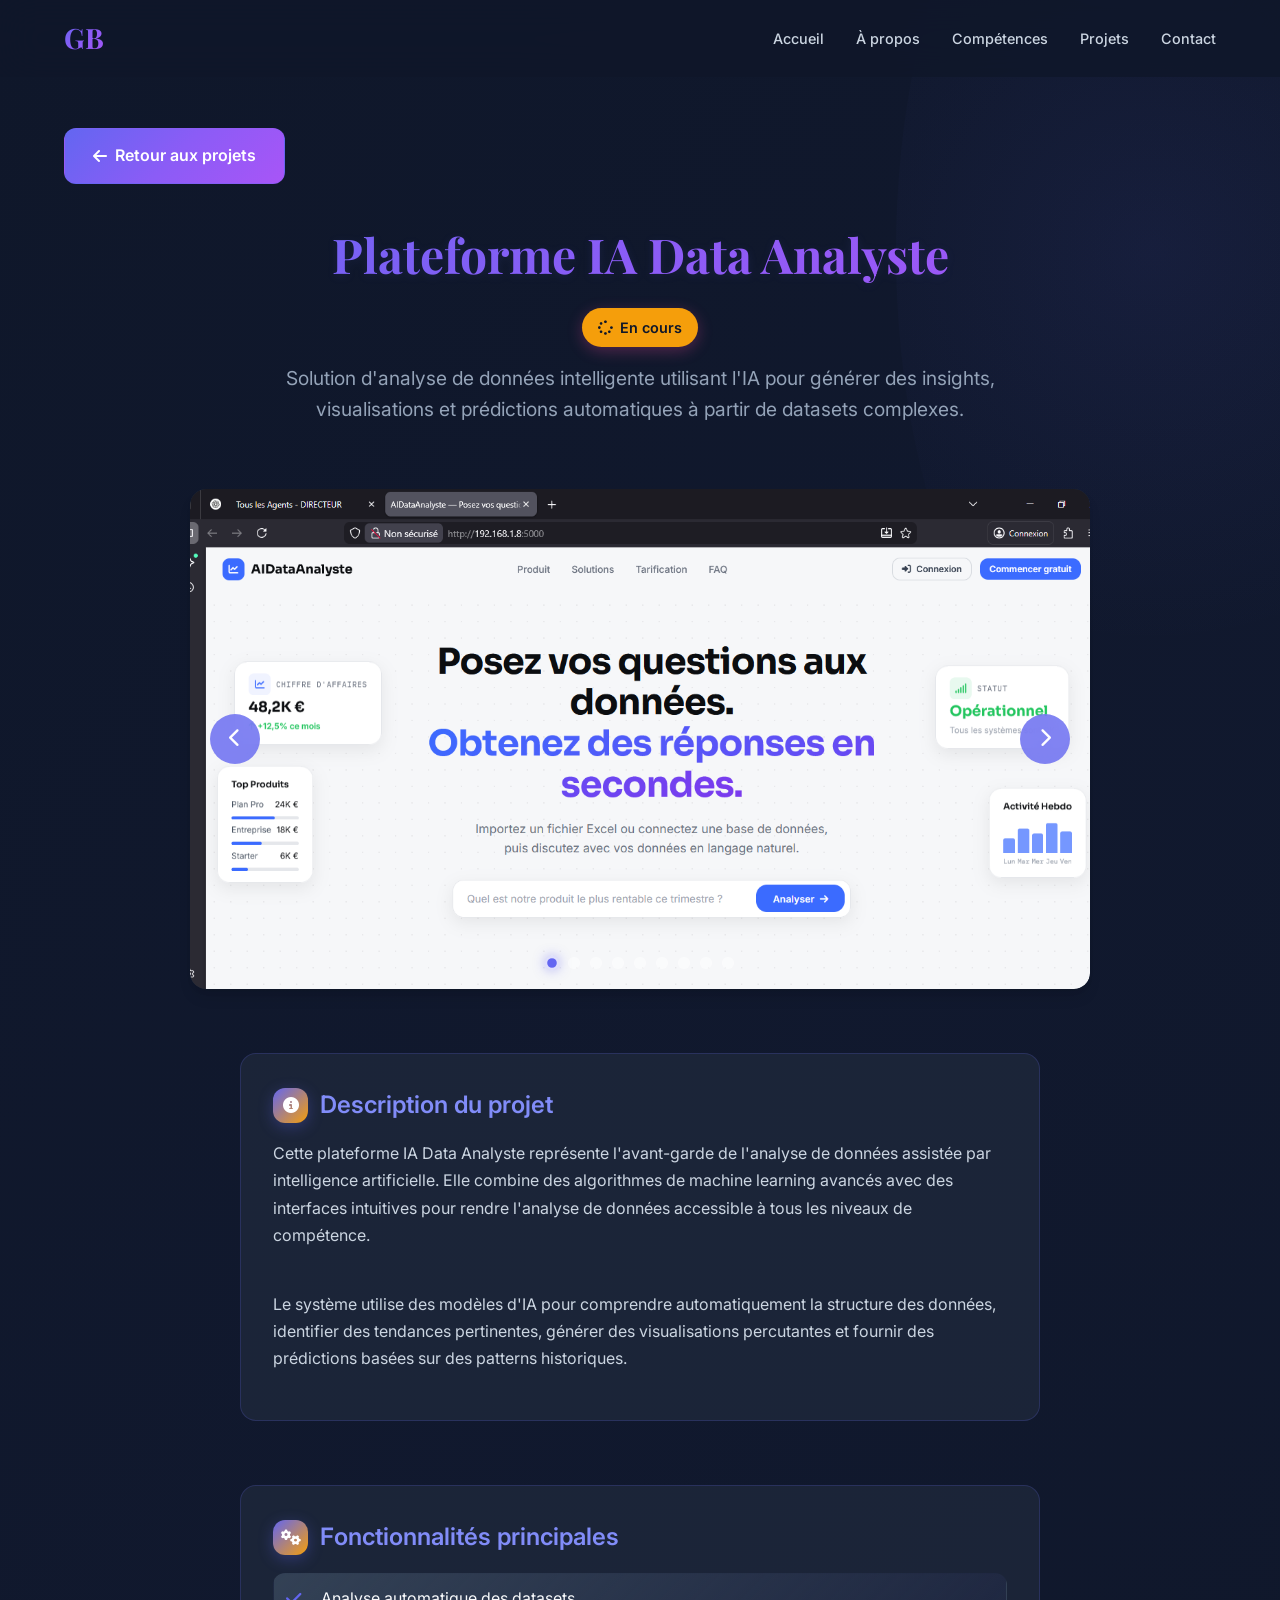
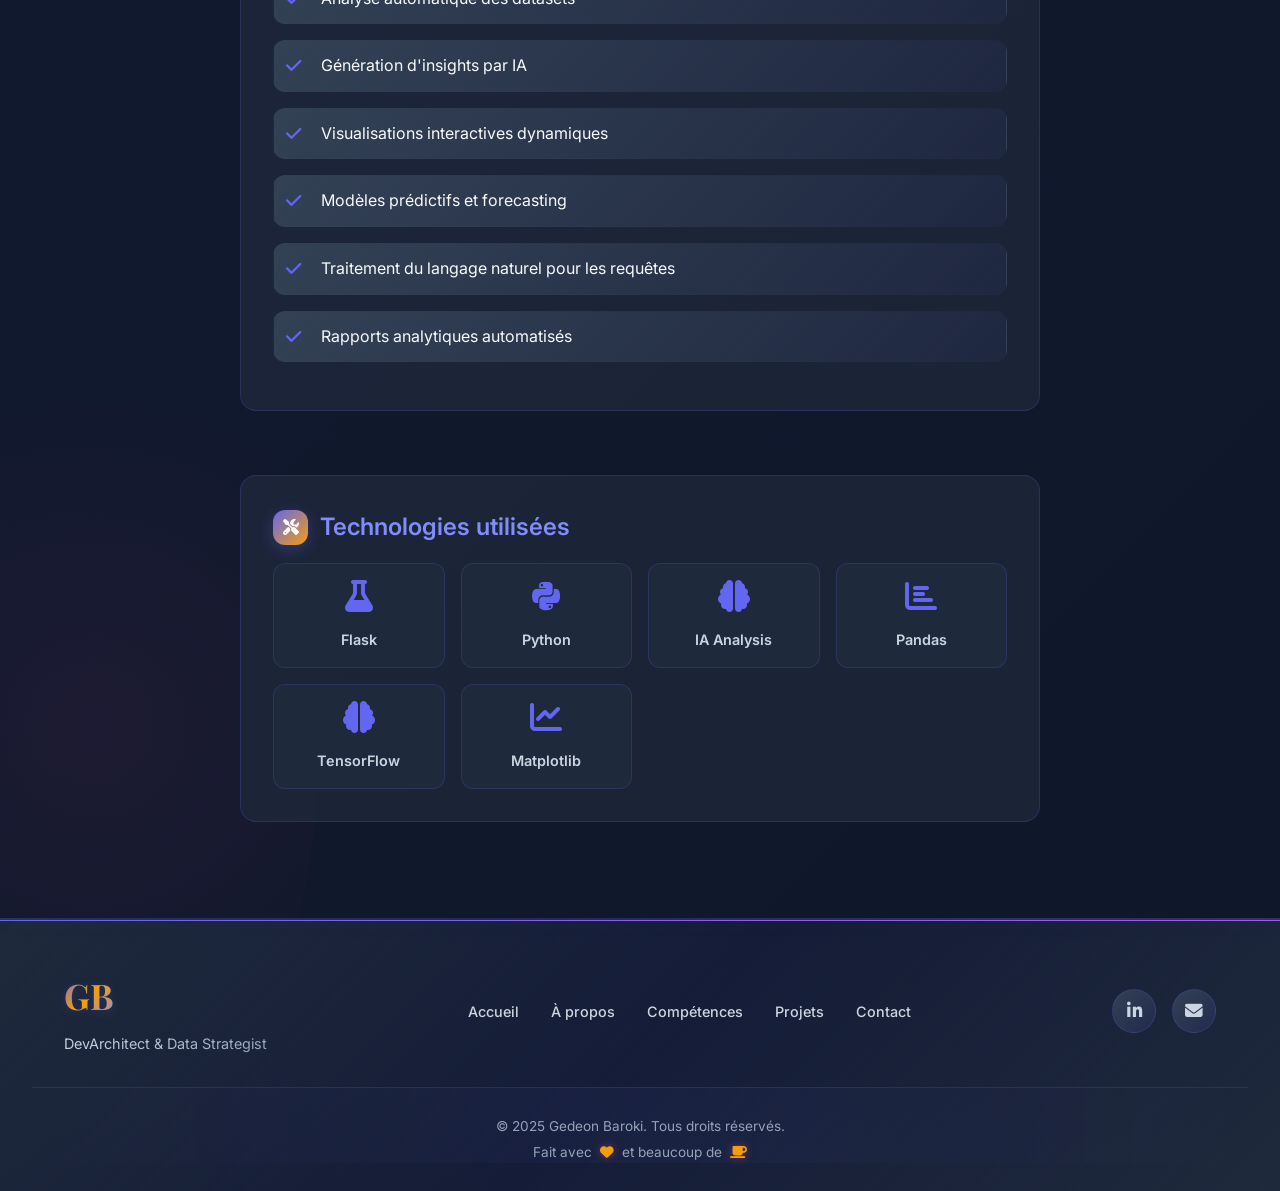
==== commit fb987bdb: "Replace project videos with interactive image carousels - Removed all video references from project " ====
--- a/projet-data-analyst.html
+++ b/projet-data-analyst.html
@@ -213,12 +213,52 @@
                 </p>
             </div>
             
-            <div class="video-container">
-                <div class="video-wrapper">
-                    <video controls poster="images/data-analyst-poster.jpg">
-                        <source src="video/AIDataAnalyste.mp4" type="video/mp4">
-                        Votre navigateur ne supporte pas la lecture de vidéos.
-                    </video>
+            <div class="images-carousel">
+                <div class="carousel-container">
+                    <div class="carousel-slide active">
+                        <img src="AIdata/Mozilla Firefox 23_02_2026 13_35_28.png" alt="Data Analyst Dashboard 1">
+                    </div>
+                    <div class="carousel-slide">
+                        <img src="AIdata/Mozilla Firefox 23_02_2026 13_35_48.png" alt="Data Analyst Dashboard 2">
+                    </div>
+                    <div class="carousel-slide">
+                        <img src="AIdata/Mozilla Firefox 23_02_2026 13_36_00.png" alt="Data Analyst Dashboard 3">
+                    </div>
+                    <div class="carousel-slide">
+                        <img src="AIdata/Mozilla Firefox 23_02_2026 13_36_16.png" alt="Data Analysis Results">
+                    </div>
+                    <div class="carousel-slide">
+                        <img src="AIdata/Mozilla Firefox 23_02_2026 13_36_32.png" alt="Data Visualization">
+                    </div>
+                    <div class="carousel-slide">
+                        <img src="AIdata/Mozilla Firefox 23_02_2026 13_37_21.png" alt="AI Predictions">
+                    </div>
+                    <div class="carousel-slide">
+                        <img src="AIdata/Mozilla Firefox 23_02_2026 13_37_36.png" alt="Data Reports">
+                    </div>
+                    <div class="carousel-slide">
+                        <img src="AIdata/Mozilla Firefox 23_02_2026 13_38_07.png" alt="Analytics Interface">
+                    </div>
+                    <div class="carousel-slide">
+                        <img src="AIdata/Mozilla Firefox 23_02_2026 13_38_26.png" alt="Data Export">
+                    </div>
+                    <button class="carousel-prev" onclick="changeSlide(-1)">
+                        <i class="fas fa-chevron-left"></i>
+                    </button>
+                    <button class="carousel-next" onclick="changeSlide(1)">
+                        <i class="fas fa-chevron-right"></i>
+                    </button>
+                    <div class="carousel-indicators">
+                        <span class="indicator active" onclick="goToSlide(0)"></span>
+                        <span class="indicator" onclick="goToSlide(1)"></span>
+                        <span class="indicator" onclick="goToSlide(2)"></span>
+                        <span class="indicator" onclick="goToSlide(3)"></span>
+                        <span class="indicator" onclick="goToSlide(4)"></span>
+                        <span class="indicator" onclick="goToSlide(5)"></span>
+                        <span class="indicator" onclick="goToSlide(6)"></span>
+                        <span class="indicator" onclick="goToSlide(7)"></span>
+                        <span class="indicator" onclick="goToSlide(8)"></span>
+                    </div>
                 </div>
             </div>
             
--- a/styles.css
+++ b/styles.css
@@ -2707,6 +2707,192 @@
     }
     
     .btn:hover {
+        transform: translateY(-2px);
+    }
+}
+
+/* ============================================
+   IMAGE CAROUSEL STYLES
+   ============================================ */
+
+.images-carousel {
+    max-width: 900px;
+    margin: 0 auto 4rem;
+    border-radius: var(--radius-xl);
+    overflow: hidden;
+    box-shadow: var(--shadow-lg);
+    background: var(--bg-secondary);
+    position: relative;
+}
+
+.carousel-container {
+    position: relative;
+    width: 100%;
+    height: 500px;
+    overflow: hidden;
+}
+
+.carousel-slide {
+    position: absolute;
+    top: 0;
+    left: 0;
+    width: 100%;
+    height: 100%;
+    opacity: 0;
+    transition: opacity 0.5s ease-in-out, transform 0.5s ease-in-out;
+    transform: scale(0.95);
+}
+
+.carousel-slide.active {
+    opacity: 1;
+    transform: scale(1);
+}
+
+.carousel-slide img {
+    width: 100%;
+    height: 100%;
+    object-fit: cover;
+    border-radius: var(--radius-xl);
+}
+
+.carousel-prev,
+.carousel-next {
+    position: absolute;
+    top: 50%;
+    transform: translateY(-50%);
+    background: rgba(99, 102, 241, 0.8);
+    color: white;
+    border: none;
+    border-radius: 50%;
+    width: 50px;
+    height: 50px;
+    font-size: 1.2rem;
+    cursor: pointer;
+    transition: all 0.3s ease;
+    z-index: 10;
+    display: flex;
+    align-items: center;
+    justify-content: center;
+    backdrop-filter: blur(10px);
+}
+
+.carousel-prev {
+    left: 20px;
+}
+
+.carousel-next {
+    right: 20px;
+}
+
+.carousel-prev:hover,
+.carousel-next:hover {
+    background: rgba(99, 102, 241, 1);
+    transform: translateY(-50%) scale(1.1);
+    box-shadow: var(--shadow-glow);
+}
+
+.carousel-indicators {
+    position: absolute;
+    bottom: 20px;
+    left: 50%;
+    transform: translateX(-50%);
+    display: flex;
+    gap: 10px;
+    z-index: 10;
+}
+
+.indicator {
+    width: 12px;
+    height: 12px;
+    border-radius: 50%;
+    background: rgba(255, 255, 255, 0.5);
+    cursor: pointer;
+    transition: all 0.3s ease;
+    border: 2px solid transparent;
+}
+
+.indicator.active {
+    background: var(--primary);
+    transform: scale(1.2);
+    border-color: rgba(255, 255, 255, 0.8);
+    box-shadow: 0 0 10px rgba(99, 102, 241, 0.5);
+}
+
+.indicator:hover {
+    background: rgba(255, 255, 255, 0.8);
+    transform: scale(1.1);
+}
+
+/* Carousel Responsive */
+@media (max-width: 768px) {
+    .carousel-container {
+        height: 350px;
+    }
+    
+    .carousel-prev,
+    .carousel-next {
+        width: 40px;
+        height: 40px;
+        font-size: 1rem;
+    }
+    
+    .carousel-prev {
+        left: 10px;
+    }
+    
+    .carousel-next {
+        right: 10px;
+    }
+    
+    .carousel-indicators {
+        bottom: 15px;
+        gap: 8px;
+    }
+    
+    .indicator {
+        width: 10px;
+        height: 10px;
+    }
+}
+
+@media (max-width: 480px) {
+    .carousel-container {
+        height: 250px;
+    }
+    
+    .carousel-prev,
+    .carousel-next {
+        width: 35px;
+        height: 35px;
+        font-size: 0.9rem;
+    }
+    
+    .carousel-indicators {
+        bottom: 10px;
+        gap: 6px;
+    }
+    
+    .indicator {
+        width: 8px;
+        height: 8px;
+    }
+}
+
+/* Carousel Animation */
+@keyframes slideIn {
+    from {
+        opacity: 0;
+        transform: translateX(100px) scale(0.9);
+    }
+    to {
+        opacity: 1;
+        transform: translateX(0) scale(1);
+    }
+}
+
+.carousel-slide.active {
+    animation: slideIn 0.5s ease-out;
+}
         transform: translateY(-1px);
     }
 }
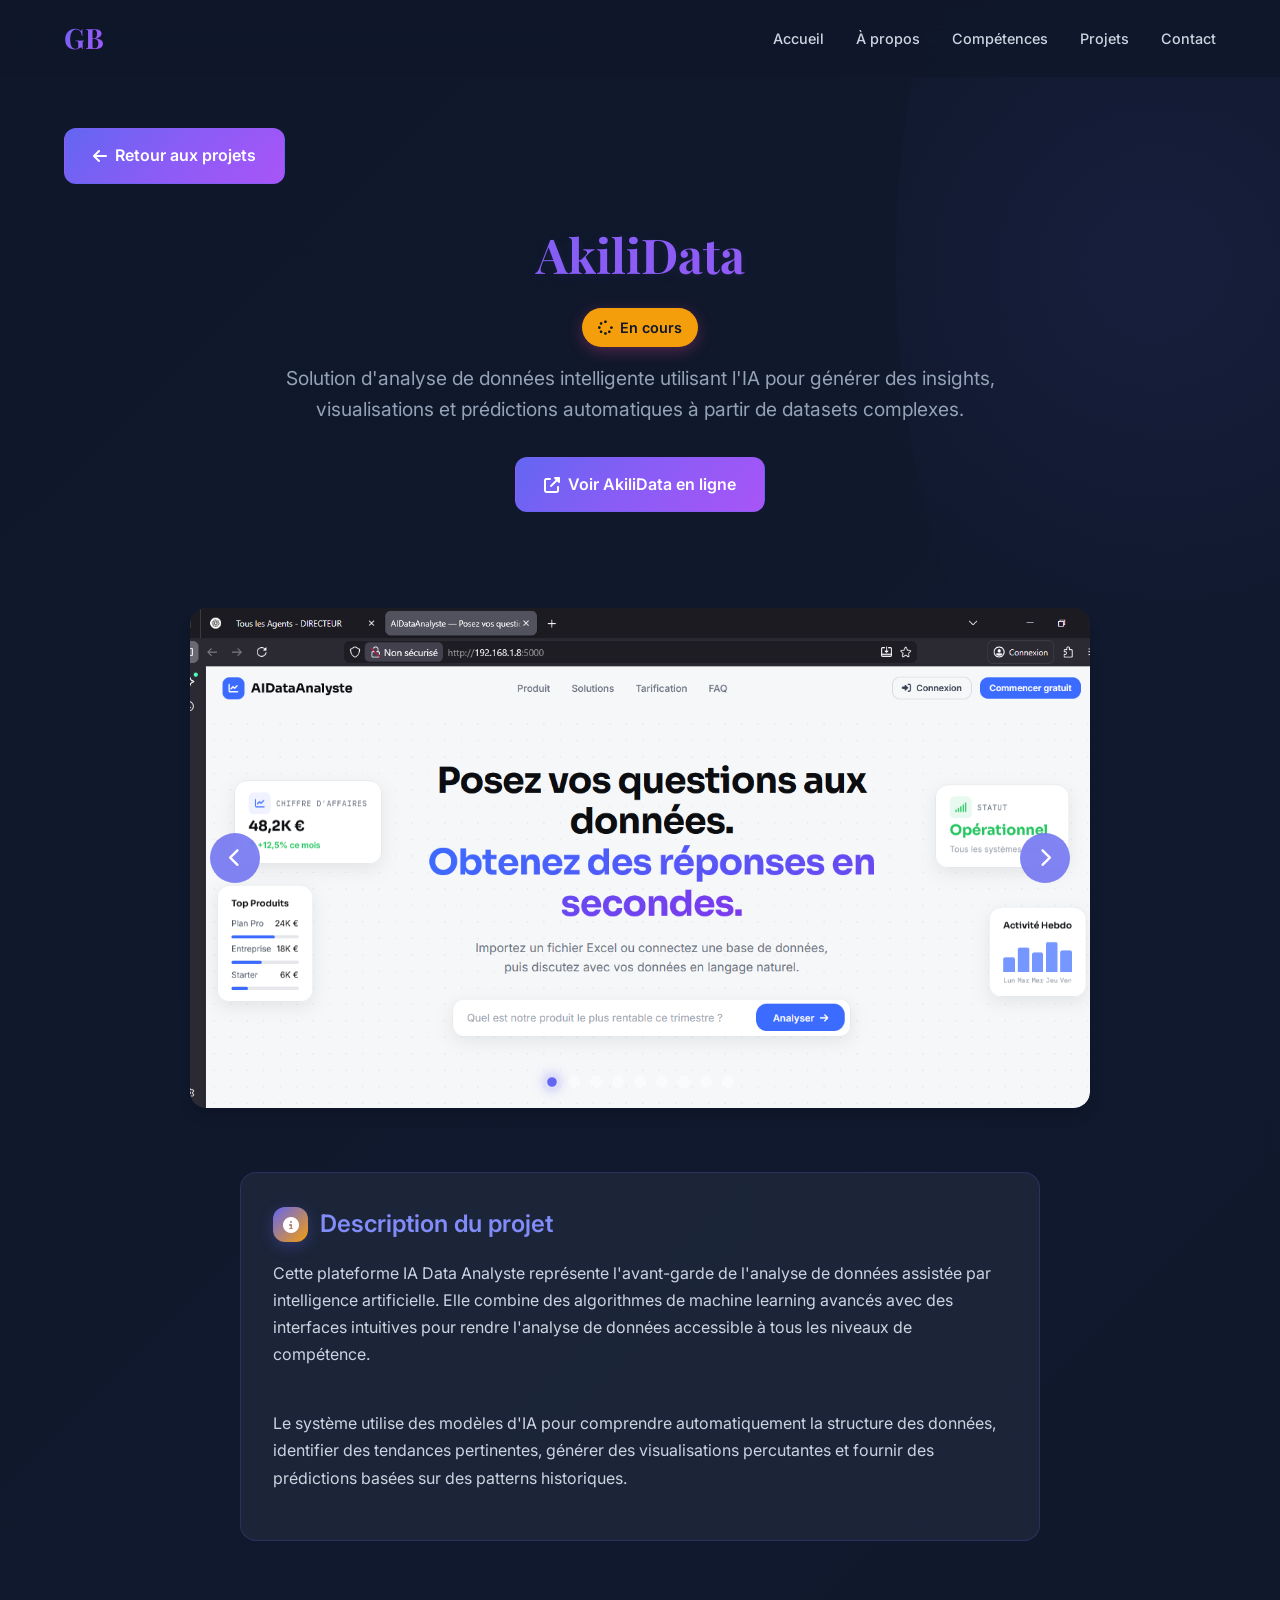
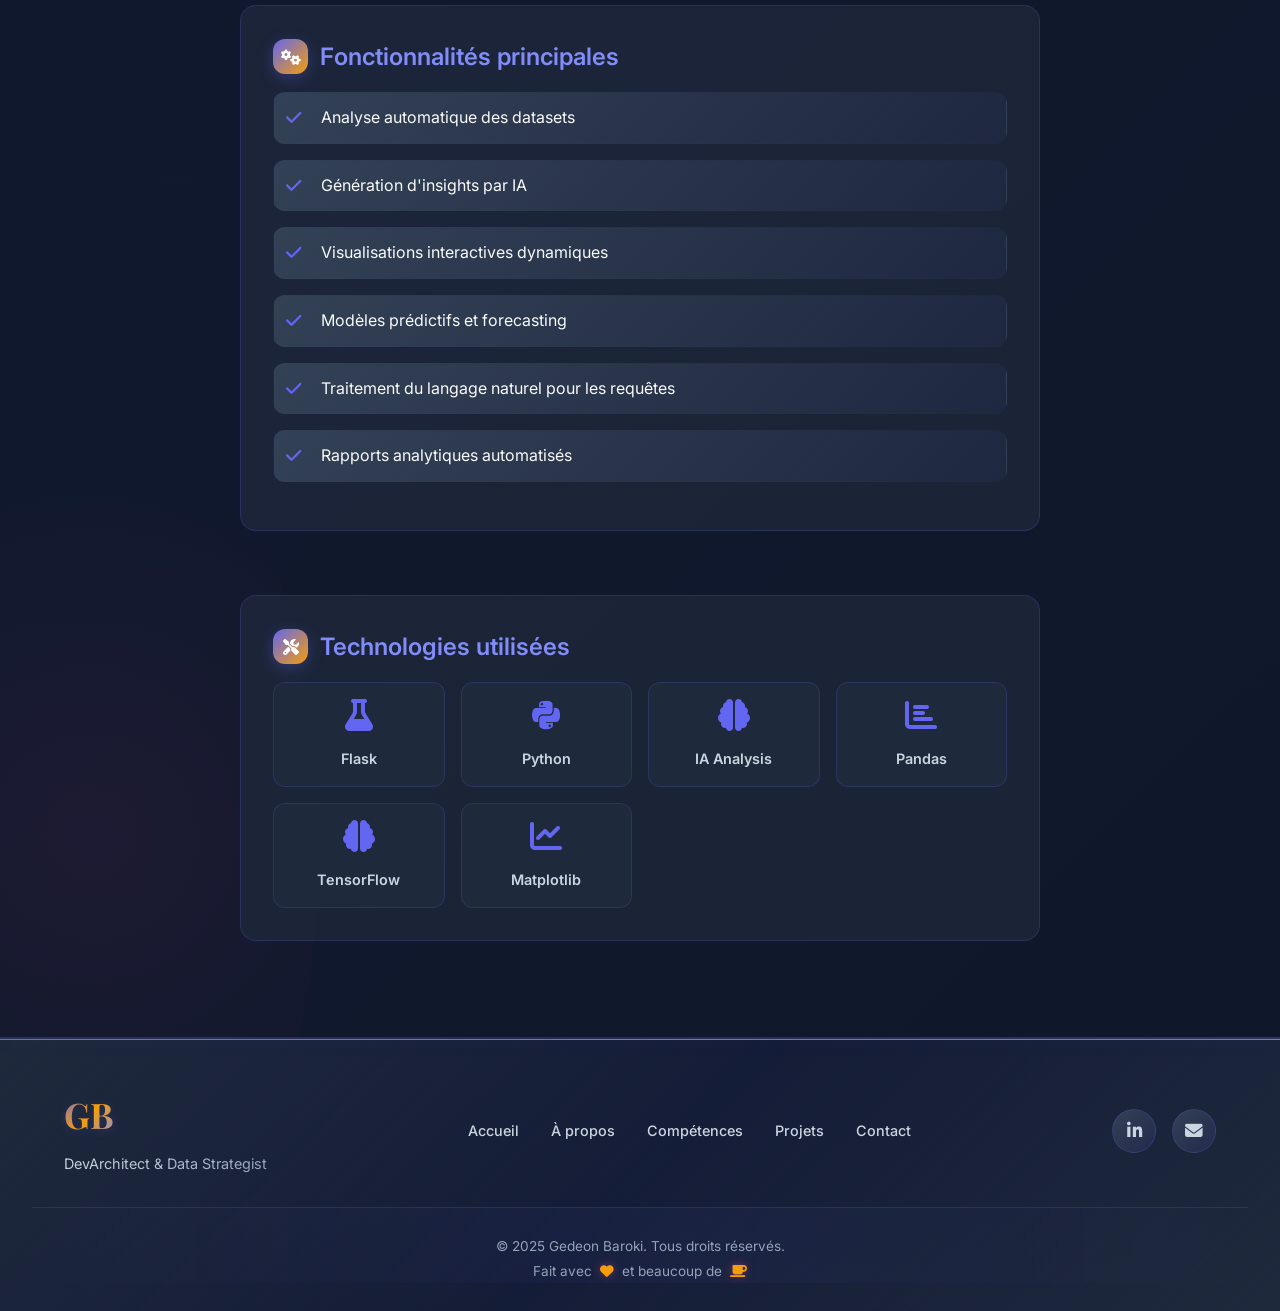
==== commit 004dee57: "Update portfolio with CV and AkiliData link" ====
--- a/projet-data-analyst.html
+++ b/projet-data-analyst.html
@@ -3,10 +3,10 @@
 <head>
     <meta charset="UTF-8">
     <meta name="viewport" content="width=device-width, initial-scale=1.0">
-    <meta name="description" content="Plateforme IA Data Analyste - Solution d'analyse de données intelligente par Gedeon Baroki">
+    <meta name="description" content="AkiliData - Solution d'analyse de données intelligente par Gedeon Baroki">
     <meta name="keywords" content="Data Analyst, IA, intelligence artificielle, Flask, Python">
     <meta name="author" content="Gedeon Baroki">
-    <title>Plateforme IA Data Analyste | Gedeon Baroki</title>
+    <title>AkiliData | Gedeon Baroki</title>
     
     <!-- Google Fonts -->
     <link rel="preconnect" href="https://fonts.googleapis.com">
@@ -201,7 +201,7 @@
             </a>
             
             <div class="project-hero">
-                <h1>Plateforme IA Data Analyste</h1>
+                <h1>AkiliData</h1>
                 <div class="status-badge">
                     <i class="fas fa-spinner"></i>
                     En cours
@@ -211,6 +211,10 @@
                     générer des insights, visualisations et prédictions automatiques 
                     à partir de datasets complexes.
                 </p>
+                <a href="https://akili-data.vercel.app/" class="back-button" target="_blank" rel="noopener noreferrer">
+                    <i class="fas fa-external-link-alt"></i>
+                    Voir AkiliData en ligne
+                </a>
             </div>
             
             <div class="images-carousel">
--- a/styles.css
+++ b/styles.css
@@ -457,8 +457,8 @@
 
 .image-container {
     position: relative;
-    width: 350px;
-    height: 350px;
+    width: 400px;
+    height: 400px;
 }
 
 .image-frame {
@@ -476,6 +476,7 @@
     width: 100%;
     height: 100%;
     object-fit: cover;
+    object-position: center 15%; /* Zoom encore plus sur le visage */
     border-radius: calc(var(--radius-xl) - 3px);
     transition: var(--transition-slow);
 }
@@ -2893,6 +2894,3 @@
 .carousel-slide.active {
     animation: slideIn 0.5s ease-out;
 }
-        transform: translateY(-1px);
-    }
-}
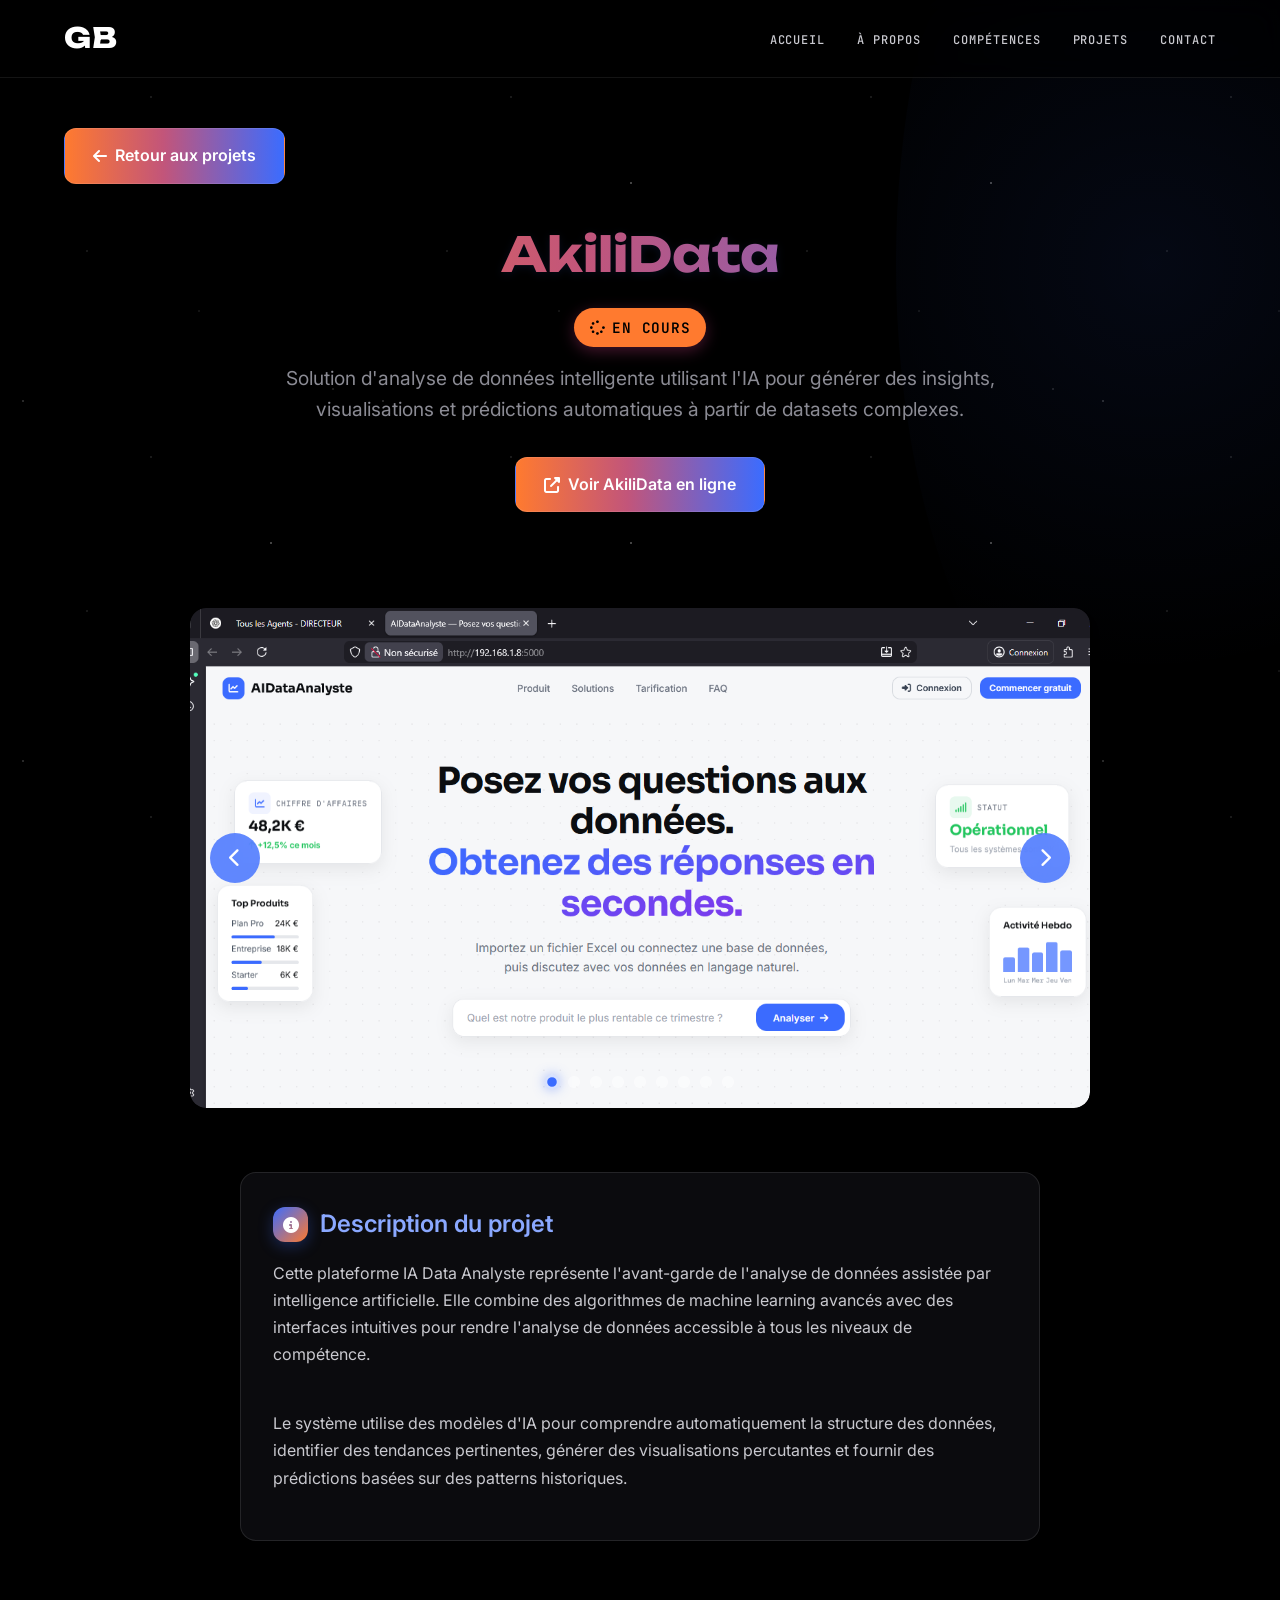
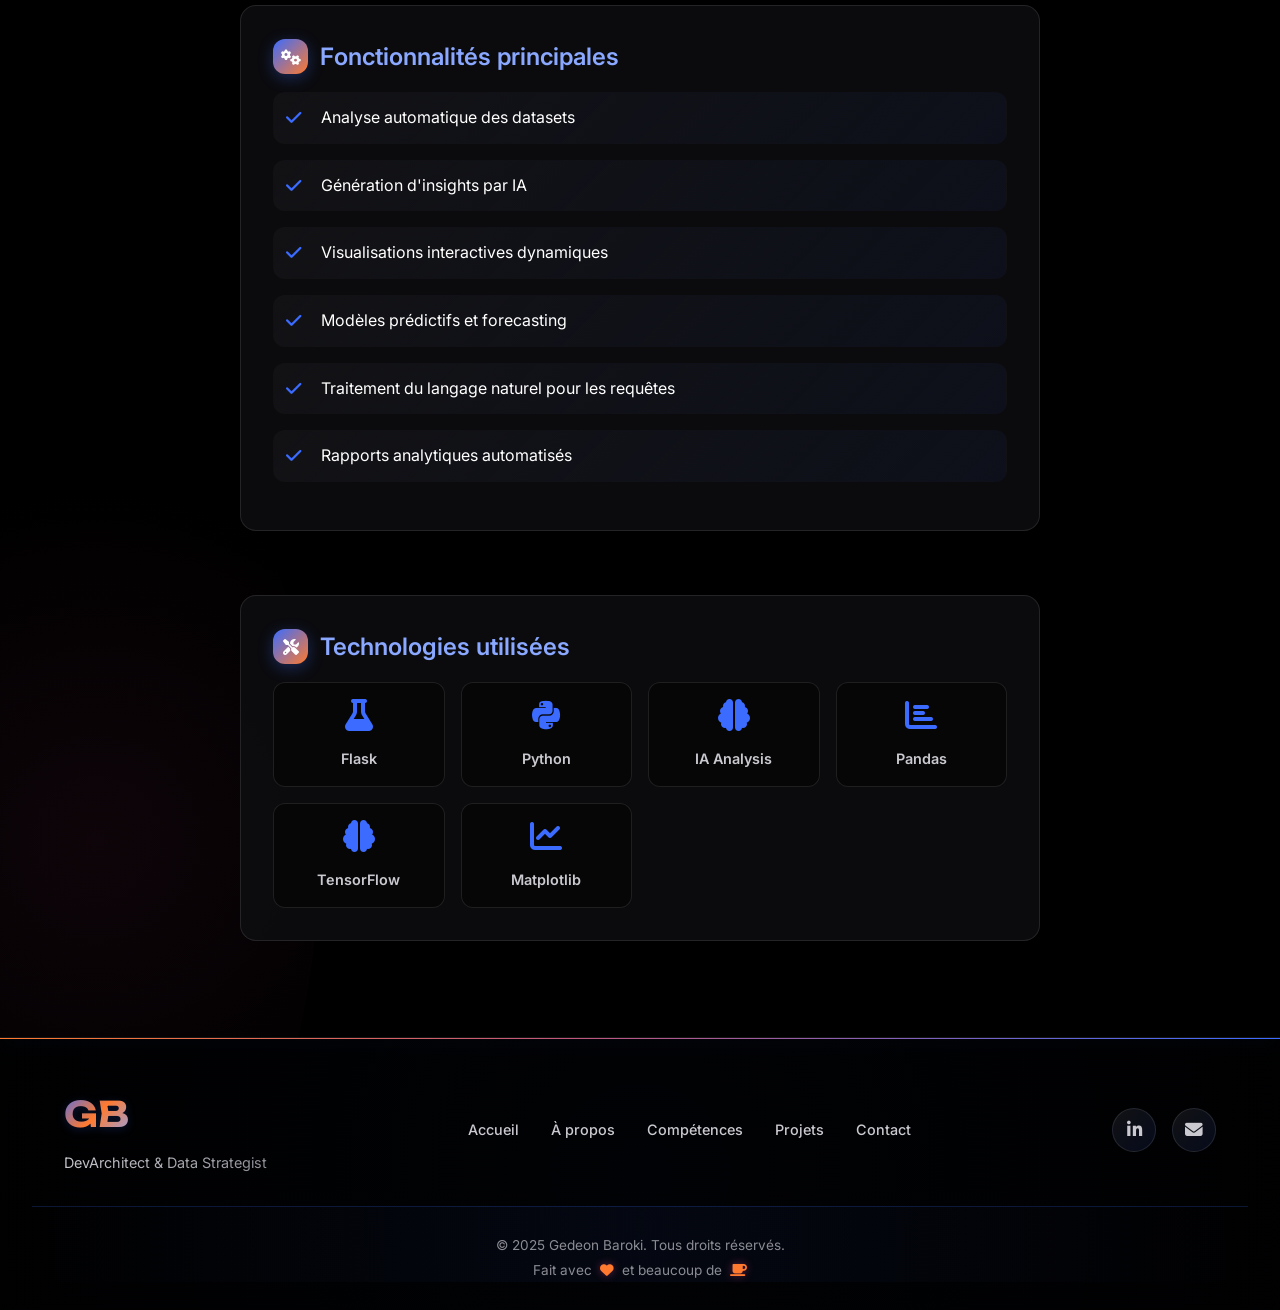
==== commit c0730bc7: "Nouveau style global « espace » inspiré des sites tech modernes Fond noir étoilé, planète à l'horizo" ====
--- a/projet-data-analyst.html
+++ b/projet-data-analyst.html
@@ -11,7 +11,7 @@
     <!-- Google Fonts -->
     <link rel="preconnect" href="https://fonts.googleapis.com">
     <link rel="preconnect" href="https://fonts.gstatic.com" crossorigin>
-    <link href="https://fonts.googleapis.com/css2?family=Inter:wght@300;400;500;600;700;800&family=Playfair+Display:wght@400;500;600;700&display=swap" rel="stylesheet">
+    <link href="https://fonts.googleapis.com/css2?family=Inter:wght@300;400;500;600;700&family=JetBrains+Mono:wght@400;500&family=Unbounded:wght@500;600;700;800&display=swap" rel="stylesheet">
     
     <!-- Font Awesome -->
     <link rel="stylesheet" href="https://cdnjs.cloudflare.com/ajax/libs/font-awesome/6.4.0/css/all.min.css">
--- a/styles.css
+++ b/styles.css
@@ -29,7 +29,7 @@
     --bg-primary: #0f172a;
     --bg-secondary: #1e293b;
     --bg-tertiary: #334155;
-    --bg-card: rgba(30, 41, 59, 0.8);
+    --bg-card: rgba(12, 12, 14, 0.8);
     --bg-glass: rgba(255, 255, 255, 0.05);
     
     /* Text Colors */
@@ -38,13 +38,13 @@
     --text-muted: #94a3b8;
     
     /* Border & Shadow */
-    --border-color: rgba(99, 102, 241, 0.2);
+    --border-color: rgba(59, 108, 255, 0.2);
     --shadow-sm: 0 1px 2px 0 rgba(0, 0, 0, 0.05);
     --shadow-md: 0 4px 6px -1px rgba(0, 0, 0, 0.1), 0 2px 4px -1px rgba(0, 0, 0, 0.06);
     --shadow-lg: 0 10px 15px -3px rgba(0, 0, 0, 0.1), 0 4px 6px -2px rgba(0, 0, 0, 0.05);
     --shadow-xl: 0 20px 25px -5px rgba(0, 0, 0, 0.1), 0 10px 10px -5px rgba(0, 0, 0, 0.04);
-    --shadow-glow: 0 0 40px rgba(99, 102, 241, 0.3);
-    --shadow-glow-2: 0 0 60px rgba(139, 92, 246, 0.4);
+    --shadow-glow: 0 0 40px rgba(59, 108, 255, 0.3);
+    --shadow-glow-2: 0 0 60px rgba(255, 122, 47, 0.4);
     --shadow-glow-accent: 0 0 50px rgba(245, 158, 11, 0.3);
     
     /* Typography */
@@ -128,7 +128,7 @@
 }
 
 .navbar.scrolled {
-    background: rgba(15, 23, 42, 0.95);
+    background: rgba(0, 0, 0, 0.95);
     backdrop-filter: blur(10px);
     box-shadow: var(--shadow-md);
     padding: 0.75rem 0;
@@ -394,12 +394,12 @@
 .btn-primary {
     background: var(--primary-gradient);
     color: white;
-    box-shadow: 0 4px 15px rgba(99, 102, 241, 0.4);
+    box-shadow: 0 4px 15px rgba(59, 108, 255, 0.4);
 }
 
 .btn-primary:hover {
     transform: translateY(-2px);
-    box-shadow: 0 6px 20px rgba(99, 102, 241, 0.5);
+    box-shadow: 0 6px 20px rgba(59, 108, 255, 0.5);
 }
 
 .btn-secondary {
@@ -410,7 +410,7 @@
 
 .btn-secondary:hover {
     border-color: var(--primary);
-    background: rgba(99, 102, 241, 0.1);
+    background: rgba(59, 108, 255, 0.1);
 }
 
 .btn-full {
@@ -476,7 +476,7 @@
     width: 100%;
     height: 100%;
     object-fit: cover;
-    object-position: center 15%; /* Zoom encore plus sur le visage */
+    object-position: center bottom; /* Cadrage sur le visage/buste de la nouvelle photo */
     border-radius: calc(var(--radius-xl) - 3px);
     transition: var(--transition-slow);
 }
@@ -966,7 +966,7 @@
     left: 0;
     width: 100%;
     height: 100%;
-    background: rgba(99, 102, 241, 0.9);
+    background: rgba(59, 108, 255, 0.9);
     display: flex;
     align-items: center;
     justify-content: center;
@@ -1041,7 +1041,7 @@
     font-size: 0.75rem;
     font-weight: 500;
     color: var(--primary-light);
-    background: rgba(99, 102, 241, 0.1);
+    background: rgba(59, 108, 255, 0.1);
     padding: 0.25rem 0.75rem;
     border-radius: var(--radius-full);
     border: 1px solid var(--border-color);
@@ -1052,7 +1052,7 @@
    ============================================ */
 .project-detail {
     padding: var(--section-padding) 0;
-    background: linear-gradient(135deg, var(--bg-primary) 0%, rgba(99, 102, 241, 0.02) 50%, var(--bg-primary) 100%);
+    background: linear-gradient(135deg, var(--bg-primary) 0%, rgba(59, 108, 255, 0.02) 50%, var(--bg-primary) 100%);
     position: relative;
     overflow: hidden;
 }
@@ -1064,7 +1064,7 @@
     right: -10%;
     width: 40%;
     height: 40%;
-    background: radial-gradient(circle, rgba(99, 102, 241, 0.08) 0%, transparent 70%);
+    background: radial-gradient(circle, rgba(59, 108, 255, 0.08) 0%, transparent 70%);
     border-radius: 50%;
     animation: float 15s ease-in-out infinite;
 }
@@ -1086,7 +1086,7 @@
     align-items: center;
     gap: 0.5rem;
     padding: 0.75rem 1.5rem;
-    background: linear-gradient(135deg, var(--bg-tertiary) 0%, rgba(99, 102, 241, 0.1) 100%);
+    background: linear-gradient(135deg, var(--bg-tertiary) 0%, rgba(59, 108, 255, 0.1) 100%);
     border: 1px solid var(--border-color);
     border-radius: var(--radius-lg);
     color: var(--text-secondary);
@@ -1105,7 +1105,7 @@
     left: -100%;
     width: 100%;
     height: 100%;
-    background: linear-gradient(90deg, transparent, rgba(99, 102, 241, 0.1), transparent);
+    background: linear-gradient(90deg, transparent, rgba(59, 108, 255, 0.1), transparent);
     transition: var(--transition-normal);
 }
 
@@ -1113,7 +1113,7 @@
     color: var(--primary);
     border-color: var(--primary);
     transform: translateX(-5px);
-    box-shadow: 0 4px 15px rgba(99, 102, 241, 0.2);
+    box-shadow: 0 4px 15px rgba(59, 108, 255, 0.2);
 }
 
 .back-button:hover::before {
@@ -1150,7 +1150,7 @@
     -webkit-text-fill-color: transparent;
     background-clip: text;
     margin-bottom: 1rem;
-    filter: drop-shadow(0 2px 4px rgba(99, 102, 241, 0.1));
+    filter: drop-shadow(0 2px 4px rgba(59, 108, 255, 0.1));
 }
 
 .project-hero p {
@@ -1183,7 +1183,7 @@
     left: 0;
     right: 0;
     bottom: 0;
-    background: linear-gradient(135deg, rgba(99, 102, 241, 0.1) 0%, rgba(236, 72, 153, 0.05) 100%);
+    background: linear-gradient(135deg, rgba(59, 108, 255, 0.1) 0%, rgba(236, 72, 153, 0.05) 100%);
     pointer-events: none;
     opacity: 0;
     transition: var(--transition-normal);
@@ -1208,7 +1208,7 @@
 }
 
 .info-section {
-    background: linear-gradient(135deg, var(--bg-card) 0%, rgba(99, 102, 241, 0.02) 100%);
+    background: linear-gradient(135deg, var(--bg-card) 0%, rgba(59, 108, 255, 0.02) 100%);
     border: 1px solid var(--border-color);
     border-radius: var(--radius-xl);
     padding: 2rem;
@@ -1231,8 +1231,8 @@
 
 .info-section:hover {
     transform: translateY(-5px);
-    box-shadow: 0 15px 35px rgba(99, 102, 241, 0.15);
-    border-color: rgba(99, 102, 241, 0.3);
+    box-shadow: 0 15px 35px rgba(59, 108, 255, 0.15);
+    border-color: rgba(59, 108, 255, 0.3);
 }
 
 .info-section:hover::before {
@@ -1260,7 +1260,7 @@
     align-items: center;
     justify-content: center;
     font-size: 1rem;
-    box-shadow: 0 4px 15px rgba(99, 102, 241, 0.3);
+    box-shadow: 0 4px 15px rgba(59, 108, 255, 0.3);
 }
 
 .info-section p {
@@ -1280,15 +1280,15 @@
     gap: 0.75rem;
     padding: 0.75rem;
     margin-bottom: 0.75rem;
-    background: linear-gradient(135deg, var(--bg-tertiary) 0%, rgba(99, 102, 241, 0.05) 100%);
+    background: linear-gradient(135deg, var(--bg-tertiary) 0%, rgba(59, 108, 255, 0.05) 100%);
     border-radius: var(--radius-lg);
     border: 1px solid transparent;
     transition: var(--transition-normal);
 }
 
 .info-section li:hover {
-    background: linear-gradient(135deg, var(--bg-tertiary) 0%, rgba(99, 102, 241, 0.1) 100%);
-    border-color: rgba(99, 102, 241, 0.2);
+    background: linear-gradient(135deg, var(--bg-tertiary) 0%, rgba(59, 108, 255, 0.1) 100%);
+    border-color: rgba(59, 108, 255, 0.2);
     transform: translateX(5px);
 }
 
@@ -1310,7 +1310,7 @@
     align-items: center;
     gap: 0.5rem;
     padding: 1.25rem;
-    background: linear-gradient(135deg, var(--bg-tertiary) 0%, rgba(99, 102, 241, 0.05) 100%);
+    background: linear-gradient(135deg, var(--bg-tertiary) 0%, rgba(59, 108, 255, 0.05) 100%);
     border: 1px solid var(--border-color);
     border-radius: var(--radius-lg);
     transition: var(--transition-normal);
@@ -1332,7 +1332,7 @@
 
 .tech-item:hover {
     transform: translateY(-5px) scale(1.05);
-    box-shadow: 0 10px 25px rgba(99, 102, 241, 0.25);
+    box-shadow: 0 10px 25px rgba(59, 108, 255, 0.25);
     border-color: var(--primary);
 }
 
@@ -1519,7 +1519,7 @@
 
 .education-card.current {
     border-color: var(--primary);
-    background: linear-gradient(135deg, rgba(99, 102, 241, 0.1) 0%, rgba(139, 92, 246, 0.05) 100%);
+    background: linear-gradient(135deg, rgba(59, 108, 255, 0.1) 0%, rgba(255, 122, 47, 0.05) 100%);
 }
 
 .education-icon {
@@ -1545,7 +1545,7 @@
     text-transform: uppercase;
     letter-spacing: 1px;
     color: var(--primary-light);
-    background: rgba(99, 102, 241, 0.1);
+    background: rgba(59, 108, 255, 0.1);
     padding: 0.25rem 0.75rem;
     border-radius: var(--radius-full);
     margin-bottom: 1rem;
@@ -1616,7 +1616,7 @@
     left: 0;
     right: 0;
     bottom: 0;
-    background: radial-gradient(circle at 20% 50%, rgba(99, 102, 241, 0.1) 0%, transparent 50%),
+    background: radial-gradient(circle at 20% 50%, rgba(59, 108, 255, 0.1) 0%, transparent 50%),
                 radial-gradient(circle at 80% 50%, rgba(236, 72, 153, 0.1) 0%, transparent 50%);
     pointer-events: none;
 }
@@ -1655,7 +1655,7 @@
     color: white;
     font-size: 2rem;
     flex-shrink: 0;
-    box-shadow: 0 8px 25px rgba(99, 102, 241, 0.3);
+    box-shadow: 0 8px 25px rgba(59, 108, 255, 0.3);
 }
 
 .contact-intro {
@@ -1694,7 +1694,7 @@
 .contact-item:hover {
     border-color: var(--primary);
     transform: translateY(-2px);
-    box-shadow: 0 4px 15px rgba(99, 102, 241, 0.2);
+    box-shadow: 0 4px 15px rgba(59, 108, 255, 0.2);
 }
 
 .contact-icon {
@@ -1772,7 +1772,7 @@
     color: white;
     border-color: var(--primary);
     transform: translateY(-2px);
-    box-shadow: 0 4px 15px rgba(99, 102, 241, 0.3);
+    box-shadow: 0 4px 15px rgba(59, 108, 255, 0.3);
 }
 
 .social-btn i {
@@ -1863,7 +1863,7 @@
 .form-group textarea:focus {
     outline: none;
     border-color: var(--primary);
-    box-shadow: 0 0 0 3px rgba(99, 102, 241, 0.1);
+    box-shadow: 0 0 0 3px rgba(59, 108, 255, 0.1);
 }
 
 .form-group input::placeholder,
@@ -1888,7 +1888,7 @@
    FOOTER
    ============================================ */
 .footer {
-    background: linear-gradient(135deg, var(--bg-secondary) 0%, rgba(99, 102, 241, 0.05) 50%, var(--bg-secondary) 100%);
+    background: linear-gradient(135deg, var(--bg-secondary) 0%, rgba(59, 108, 255, 0.05) 50%, var(--bg-secondary) 100%);
     padding: 3rem 0 1.5rem;
     border-top: 2px solid var(--border-color);
     position: relative;
@@ -1909,7 +1909,7 @@
         var(--accent) 80%, 
         transparent 100%);
     animation: shimmer 3s ease-in-out infinite;
-    box-shadow: 0 0 20px rgba(99, 102, 241, 0.3);
+    box-shadow: 0 0 20px rgba(59, 108, 255, 0.3);
 }
 
 .footer::after {
@@ -1919,7 +1919,7 @@
     left: -50%;
     width: 200%;
     height: 200%;
-    background: radial-gradient(circle, rgba(99, 102, 241, 0.02) 0%, transparent 70%);
+    background: radial-gradient(circle, rgba(59, 108, 255, 0.02) 0%, transparent 70%);
     pointer-events: none;
     animation: float 20s ease-in-out infinite;
 }
@@ -1950,12 +1950,12 @@
     margin-bottom: 0.5rem;
     display: inline-block;
     transition: var(--transition-normal);
-    filter: drop-shadow(0 2px 4px rgba(99, 102, 241, 0.2));
+    filter: drop-shadow(0 2px 4px rgba(59, 108, 255, 0.2));
 }
 
 .footer-logo:hover {
     transform: scale(1.05);
-    filter: drop-shadow(0 4px 8px rgba(99, 102, 241, 0.4));
+    filter: drop-shadow(0 4px 8px rgba(59, 108, 255, 0.4));
 }
 
 .footer-tagline {
@@ -2012,7 +2012,7 @@
 .footer-socials a {
     width: 44px;
     height: 44px;
-    background: linear-gradient(135deg, var(--bg-tertiary) 0%, rgba(99, 102, 241, 0.1) 100%);
+    background: linear-gradient(135deg, var(--bg-tertiary) 0%, rgba(59, 108, 255, 0.1) 100%);
     border: 1px solid var(--border-color);
     border-radius: var(--radius-full);
     display: flex;
@@ -2042,7 +2042,7 @@
     color: white;
     border-color: var(--primary);
     transform: translateY(-3px) scale(1.1);
-    box-shadow: 0 8px 25px rgba(99, 102, 241, 0.4);
+    box-shadow: 0 8px 25px rgba(59, 108, 255, 0.4);
 }
 
 .footer-socials a:hover::before {
@@ -2057,12 +2057,12 @@
 .footer-bottom {
     text-align: center;
     padding-top: 1.5rem;
-    border-top: 1px solid rgba(99, 102, 241, 0.2);
+    border-top: 1px solid rgba(59, 108, 255, 0.2);
     position: relative;
     z-index: 1;
     background: linear-gradient(90deg, 
         transparent 0%, 
-        rgba(99, 102, 241, 0.05) 50%, 
+        rgba(59, 108, 255, 0.05) 50%, 
         transparent 100%);
     margin: 0 -2rem;
     padding-left: 2rem;
@@ -2172,7 +2172,7 @@
 
 .back-to-top:hover {
     transform: translateY(-5px);
-    box-shadow: 0 8px 25px rgba(99, 102, 241, 0.5);
+    box-shadow: 0 8px 25px rgba(59, 108, 255, 0.5);
 }
 
 /* ============================================
@@ -2240,7 +2240,7 @@
         top: 70px;
         left: 0;
         width: 100%;
-        background: rgba(15, 23, 42, 0.98);
+        background: rgba(0, 0, 0, 0.98);
         backdrop-filter: blur(10px);
         flex-direction: column;
         padding: 2rem;
@@ -2512,8 +2512,8 @@
     right: 0;
     bottom: 0;
     background: 
-        radial-gradient(circle at 20% 50%, rgba(99, 102, 241, 0.1) 0%, transparent 50%),
-        radial-gradient(circle at 80% 20%, rgba(139, 92, 246, 0.1) 0%, transparent 50%),
+        radial-gradient(circle at 20% 50%, rgba(59, 108, 255, 0.1) 0%, transparent 50%),
+        radial-gradient(circle at 80% 20%, rgba(255, 122, 47, 0.1) 0%, transparent 50%),
         radial-gradient(circle at 40% 80%, rgba(245, 158, 11, 0.1) 0%, transparent 50%);
     animation: gradientShift 10s ease infinite;
     background-size: 200% 200%;
@@ -2590,7 +2590,7 @@
 /* Enhanced Navigation */
 .navbar {
     backdrop-filter: blur(20px);
-    background: rgba(15, 23, 42, 0.8);
+    background: rgba(0, 0, 0, 0.8);
 }
 
 .nav-link {
@@ -2662,7 +2662,7 @@
 .loading-spinner {
     width: 40px;
     height: 40px;
-    border: 3px solid rgba(99, 102, 241, 0.2);
+    border: 3px solid rgba(59, 108, 255, 0.2);
     border-top: 3px solid var(--primary);
     border-radius: 50%;
     animation: rotate 1s linear infinite;
@@ -2679,7 +2679,7 @@
 }
 
 .glow-text {
-    text-shadow: 0 0 20px rgba(99, 102, 241, 0.5);
+    text-shadow: 0 0 20px rgba(59, 108, 255, 0.5);
 }
 
 /* Enhanced Section Headers */
@@ -2761,7 +2761,7 @@
     position: absolute;
     top: 50%;
     transform: translateY(-50%);
-    background: rgba(99, 102, 241, 0.8);
+    background: rgba(59, 108, 255, 0.8);
     color: white;
     border: none;
     border-radius: 50%;
@@ -2787,7 +2787,7 @@
 
 .carousel-prev:hover,
 .carousel-next:hover {
-    background: rgba(99, 102, 241, 1);
+    background: rgba(59, 108, 255, 1);
     transform: translateY(-50%) scale(1.1);
     box-shadow: var(--shadow-glow);
 }
@@ -2816,7 +2816,7 @@
     background: var(--primary);
     transform: scale(1.2);
     border-color: rgba(255, 255, 255, 0.8);
-    box-shadow: 0 0 10px rgba(99, 102, 241, 0.5);
+    box-shadow: 0 0 10px rgba(59, 108, 255, 0.5);
 }
 
 .indicator:hover {
@@ -2894,3 +2894,502 @@
 .carousel-slide.active {
     animation: slideIn 0.5s ease-out;
 }
+
+
+/* ===== Badge projets récents ===== */
+.new-badge {
+    display: inline-flex;
+    align-items: center;
+    gap: 0.5rem;
+    align-self: flex-start;
+    background: var(--primary-gradient);
+    color: #fff;
+    font-size: 0.75rem;
+    font-weight: 600;
+    letter-spacing: 0.03em;
+    text-transform: uppercase;
+    padding: 0.35rem 0.9rem;
+    border-radius: 9999px;
+    margin-bottom: 1rem;
+}
+
+/* =====================================================================
+   THÈME « ESPACE » — noir profond, horizon lumineux orange → bleu,
+   titres géométriques en capitales, libellés monospace.
+   Ce bloc est à la fin du fichier : il surcharge les styles précédents.
+   ===================================================================== */
+:root {
+    --primary: #3b6cff;
+    --primary-dark: #2a55e0;
+    --primary-light: #8aa8ff;
+    --primary-gradient: linear-gradient(90deg, #ff7a2f 0%, #c2557a 45%, #3b6cff 100%);
+    --secondary: #ff7a2f;
+    --secondary-dark: #e5631c;
+    --secondary-light: #ffb27f;
+    --accent: #ff7a2f;
+    --accent-light: #ff9a5c;
+
+    --bg-primary: #000000;
+    --bg-secondary: #060607;
+    --bg-tertiary: #121215;
+    --bg-card: rgba(14, 14, 17, 0.85);
+    --bg-glass: rgba(255, 255, 255, 0.04);
+
+    --text-primary: #ffffff;
+    --text-secondary: #c9c9cf;
+    --text-muted: #8b8b94;
+
+    --border-color: rgba(255, 255, 255, 0.1);
+    --shadow-glow: 0 0 40px rgba(59, 108, 255, 0.25);
+    --shadow-glow-2: 0 0 60px rgba(255, 122, 47, 0.25);
+
+    --font-primary: 'Inter', 'Helvetica Neue', Arial, sans-serif;
+    --font-display: 'Unbounded', 'Inter', sans-serif;
+    --font-mono: 'JetBrains Mono', ui-monospace, Menlo, monospace;
+}
+
+/* --- Fond étoilé --- */
+body {
+    background-color: #000;
+    background-image:
+        radial-gradient(1px 1px at 23px 41px, rgba(255,255,255,.55), transparent),
+        radial-gradient(1px 1px at 151px 97px, rgba(255,255,255,.35), transparent),
+        radial-gradient(1.5px 1.5px at 271px 183px, rgba(255,255,255,.5), transparent),
+        radial-gradient(1px 1px at 87px 251px, rgba(255,255,255,.3), transparent),
+        radial-gradient(1px 1px at 333px 29px, rgba(255,255,255,.4), transparent),
+        radial-gradient(1px 1px at 199px 311px, rgba(255,255,255,.25), transparent);
+    background-size: 360px 360px;
+    background-attachment: fixed;
+    color: var(--text-primary);
+}
+
+section,
+.about, .skills, .projects, .experience, .education, .contact {
+    background: transparent !important;
+}
+
+/* --- Navigation --- */
+.navbar,
+.navbar.scrolled {
+    background: rgba(0, 0, 0, 0.55);
+    backdrop-filter: blur(14px);
+    -webkit-backdrop-filter: blur(14px);
+    border-bottom: 1px solid rgba(255, 255, 255, 0.08);
+    box-shadow: none;
+}
+
+.logo-text {
+    font-family: var(--font-display);
+    font-weight: 800;
+    letter-spacing: 0.04em;
+    background: none;
+    -webkit-text-fill-color: #fff;
+    color: #fff;
+}
+
+.nav-link {
+    font-family: var(--font-mono);
+    font-size: 0.75rem;
+    font-weight: 500;
+    text-transform: uppercase;
+    letter-spacing: 0.08em;
+    color: var(--text-secondary);
+}
+
+.nav-link:hover,
+.nav-link.active {
+    color: #fff;
+}
+
+.nav-link::after {
+    background: #fff !important;
+}
+
+/* --- Boutons : pilules, texte mono en capitales --- */
+.btn {
+    font-family: var(--font-mono);
+    font-size: 0.8rem;
+    font-weight: 500;
+    text-transform: uppercase;
+    letter-spacing: 0.06em;
+    border-radius: 9999px;
+    padding: 0.85rem 1.6rem;
+}
+
+.btn-primary {
+    background: #fff;
+    color: #000;
+    border: 1px solid #fff;
+    box-shadow: none;
+    animation: none;
+}
+
+.btn-primary:hover {
+    background: transparent;
+    color: #fff;
+    box-shadow: 0 0 30px rgba(255, 122, 47, 0.35);
+}
+
+.btn-secondary {
+    background: transparent;
+    color: #fff;
+    border: 1px solid rgba(255, 255, 255, 0.45);
+}
+
+.btn-secondary:hover {
+    background: #fff;
+    color: #000;
+    border-color: #fff;
+}
+
+/* --- Hero : planète à l'horizon lumineux --- */
+.hero {
+    position: relative;
+    overflow: hidden;
+    background: transparent;
+}
+
+.hero-background {
+    background: none !important;
+}
+
+.gradient-orb {
+    display: none;
+}
+
+.hero::after {
+    content: '';
+    position: absolute;
+    top: 50%;
+    right: -18vw;
+    width: min(78vw, 980px);
+    aspect-ratio: 1;
+    border-radius: 50%;
+    transform: translateY(-50%);
+    background: radial-gradient(circle at 60% 50%, #000 62%, #05060c 100%);
+    box-shadow:
+        inset 22px 0 40px -18px rgba(255, 150, 70, 0.95),
+        inset 40px 60px 80px -40px rgba(70, 120, 255, 0.9),
+        -18px -30px 70px -10px rgba(255, 122, 47, 0.75),
+        -20px 60px 120px -10px rgba(47, 100, 255, 0.85),
+        0 0 220px 30px rgba(47, 100, 255, 0.22);
+    z-index: 0;
+    pointer-events: none;
+    animation: planetBreath 8s ease-in-out infinite;
+}
+
+@keyframes planetBreath {
+    0%, 100% { filter: brightness(1); }
+    50% { filter: brightness(1.15); }
+}
+
+.hero-container,
+.scroll-indicator {
+    position: relative;
+    z-index: 1;
+}
+
+.hero-greeting {
+    font-family: var(--font-mono);
+    font-size: 0.8rem;
+    text-transform: uppercase;
+    letter-spacing: 0.12em;
+    color: var(--text-secondary);
+}
+
+.hero-name {
+    font-family: var(--font-display);
+    font-size: clamp(2.8rem, 7vw, 6rem);
+    font-weight: 800;
+    line-height: 0.95;
+    text-transform: uppercase;
+    letter-spacing: -0.01em;
+}
+
+.hero-name .highlight {
+    display: block;
+    background: none;
+    -webkit-text-fill-color: #fff;
+    color: #fff;
+}
+
+.hero-title {
+    font-family: var(--font-mono);
+    font-size: 1rem;
+    font-weight: 500;
+    text-transform: uppercase;
+    letter-spacing: 0.08em;
+    color: var(--accent);
+}
+
+.hero-description {
+    max-width: 30rem;
+    color: var(--text-secondary);
+}
+
+.image-frame {
+    border: 1px solid rgba(255, 255, 255, 0.15);
+    box-shadow: 0 0 60px rgba(47, 100, 255, 0.25);
+}
+
+.floating-card {
+    background: rgba(0, 0, 0, 0.6);
+    border: 1px solid rgba(255, 255, 255, 0.14);
+    backdrop-filter: blur(10px);
+    font-family: var(--font-mono);
+    font-size: 0.72rem;
+    text-transform: uppercase;
+    letter-spacing: 0.06em;
+    color: #fff;
+}
+
+.floating-card i {
+    color: var(--accent);
+}
+
+.social-link,
+.social-btn {
+    background: transparent;
+    border: 1px solid rgba(255, 255, 255, 0.25);
+    color: #fff;
+}
+
+.social-link:hover,
+.social-btn:hover {
+    background: #fff;
+    color: #000;
+}
+
+/* --- En-têtes de section --- */
+.section-tag {
+    font-family: var(--font-mono);
+    font-size: 0.75rem;
+    text-transform: uppercase;
+    letter-spacing: 0.14em;
+    color: var(--accent);
+}
+
+.section-title {
+    font-family: var(--font-display);
+    font-size: clamp(2rem, 4.5vw, 3.5rem);
+    font-weight: 800;
+    text-transform: uppercase;
+    line-height: 1;
+    letter-spacing: -0.01em;
+    color: #fff;
+}
+
+.section-header::after {
+    width: 60px;
+    height: 1px;
+    animation: none;
+}
+
+.section-line {
+    background: var(--primary-gradient);
+    height: 1px;
+}
+
+/* --- Cartes (projets, compétences, parcours, formation, contact) --- */
+.project-card,
+.skill-category,
+.timeline-content,
+.education-card,
+.interest-card,
+.stat-item,
+.contact-item,
+.contact-form-container,
+.about-quote,
+.language-item {
+    background: var(--bg-card);
+    border: 1px solid rgba(255, 255, 255, 0.08);
+    border-radius: 18px;
+}
+
+.project-card:hover,
+.skill-category:hover,
+.timeline-content:hover,
+.education-card:hover,
+.interest-card:hover {
+    border-color: rgba(255, 255, 255, 0.28);
+    box-shadow: 0 0 0 1px rgba(255, 255, 255, 0.04), 0 20px 60px -20px rgba(47, 100, 255, 0.45);
+}
+
+.project-card:hover {
+    transform: translateY(-6px);
+}
+
+.project-image {
+    background: #0b0b0e;
+}
+
+.project-overlay {
+    background: rgba(0, 0, 0, 0.45);
+}
+
+.project-title,
+.timeline-title,
+.education-title,
+.category-title {
+    font-family: var(--font-display);
+    font-weight: 700;
+    letter-spacing: -0.005em;
+}
+
+.tech-tag,
+.module-tag,
+.timeline-tags span,
+.skill-item {
+    font-family: var(--font-mono);
+    font-size: 0.7rem;
+    text-transform: uppercase;
+    letter-spacing: 0.05em;
+    background: transparent;
+    border: 1px solid rgba(255, 255, 255, 0.16);
+    color: var(--text-secondary);
+}
+
+.featured-badge,
+.status-badge {
+    font-family: var(--font-mono);
+    text-transform: uppercase;
+    letter-spacing: 0.05em;
+}
+
+.new-badge {
+    font-family: var(--font-mono);
+}
+
+.stat-number {
+    font-family: var(--font-display);
+    background: none;
+    -webkit-text-fill-color: #fff;
+    color: #fff;
+}
+
+.stat-label,
+.timeline-date,
+.education-date,
+.education-status,
+.detail-label {
+    font-family: var(--font-mono);
+    text-transform: uppercase;
+    letter-spacing: 0.08em;
+    font-size: 0.72rem;
+}
+
+.timeline-marker {
+    background: #000;
+    border: 1px solid #fff;
+    box-shadow: 0 0 18px rgba(255, 122, 47, 0.6);
+}
+
+.timeline::before {
+    background: linear-gradient(180deg, rgba(255, 122, 47, 0.8), rgba(59, 108, 255, 0.8)) !important;
+    width: 1px !important;
+}
+
+/* --- Formulaires --- */
+input, textarea, select {
+    background: rgba(255, 255, 255, 0.03) !important;
+    border: 1px solid rgba(255, 255, 255, 0.12) !important;
+    color: #fff !important;
+}
+
+input:focus, textarea:focus {
+    border-color: rgba(255, 255, 255, 0.5) !important;
+    box-shadow: 0 0 0 3px rgba(59, 108, 255, 0.2) !important;
+}
+
+/* --- Pied de page & divers --- */
+.footer {
+    background: #000;
+    border-top: 1px solid rgba(255, 255, 255, 0.08);
+}
+
+.back-to-top {
+    background: #fff;
+    color: #000;
+    box-shadow: none;
+}
+
+.gradient-text,
+.glow-text {
+    background: var(--primary-gradient);
+    -webkit-background-clip: text;
+    background-clip: text;
+    -webkit-text-fill-color: transparent;
+}
+
+::selection {
+    background: #ff7a2f;
+    color: #000;
+}
+
+@media (max-width: 1024px) {
+    .hero::after {
+        right: -45vw;
+        width: 110vw;
+        opacity: 0.7;
+    }
+}
+
+@media (max-width: 768px) {
+    .hero::after {
+        top: 18%;
+        right: -60vw;
+        width: 130vw;
+        opacity: 0.55;
+    }
+}
+
+.btn {
+    white-space: nowrap;
+}
+
+.poem-text,
+.about-quote p {
+    font-family: var(--font-primary);
+    font-weight: 400;
+    font-style: italic;
+    font-size: 1.15rem;
+    line-height: 1.8;
+    color: var(--text-secondary);
+}
+
+.quote-icon {
+    color: var(--accent);
+    opacity: 0.8;
+}
+
+.project-icon {
+    color: rgba(255, 255, 255, 0.28);
+}
+
+.about-quote {
+    padding: 2rem 2.25rem;
+}
+
+.stat-item {
+    padding: 1.25rem 1rem;
+}
+
+@media (max-width: 768px) {
+    .hero-description {
+        max-width: 100%;
+    }
+
+    .hero-buttons {
+        flex-wrap: wrap;
+        justify-content: center;
+    }
+
+    .btn {
+        white-space: normal;
+        text-align: center;
+    }
+
+    .about-quote {
+        padding: 1.5rem;
+    }
+}
